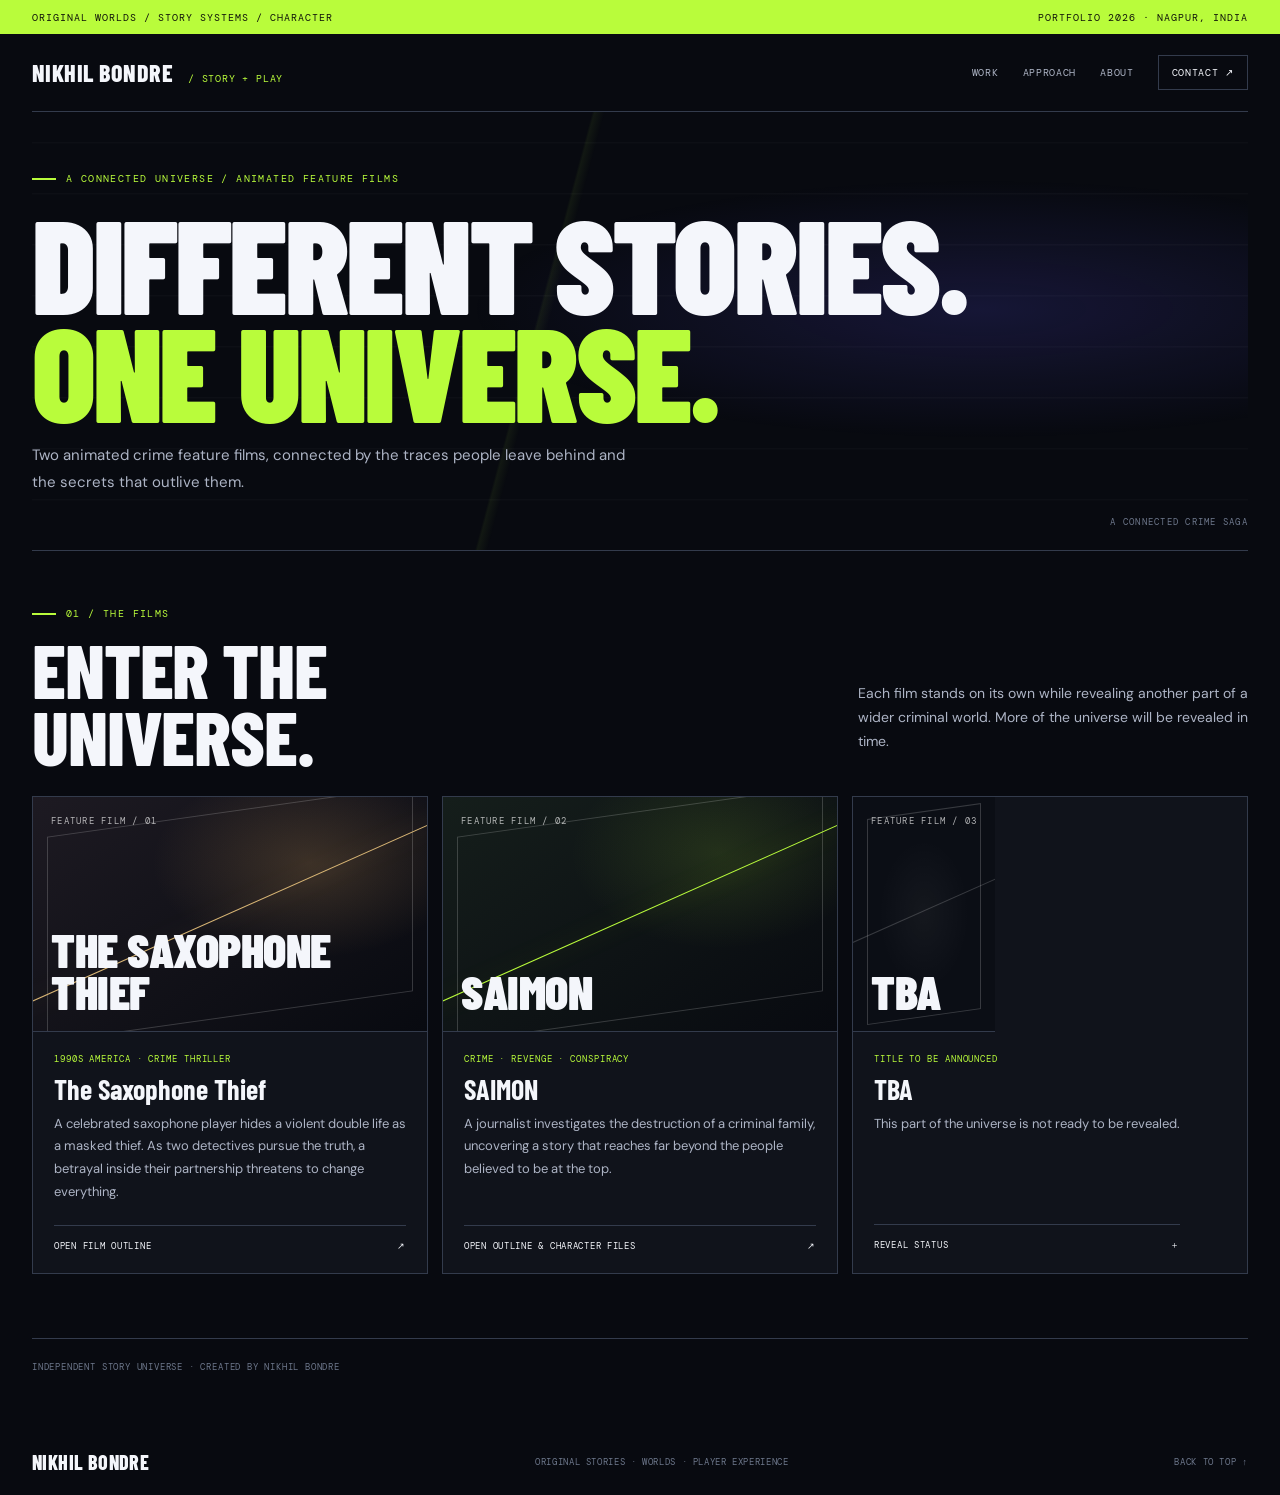
==== connected-universe.html @ 27fc8336 "Add files via upload" ====
<!doctype html>
<html lang="en">
<head>
<meta charset="utf-8">
<meta name="viewport" content="width=device-width,initial-scale=1">
<meta name="description" content="A connected universe of animated crime feature films by Nikhil Bondre.">
<meta name="theme-color" content="#080a10">
<title>The Universe — Nikhil Bondre</title>
<link rel="stylesheet" href="styles.css">
<style>
.universe-intro{position:relative;isolation:isolate;min-height:330px;display:flex;flex-direction:column;justify-content:center;overflow:hidden;border-bottom:1px solid var(--line);padding:60px 0 54px}
.universe-intro:before{content:"";position:absolute;z-index:-1;inset:0;background:radial-gradient(ellipse at 78% 45%,rgba(98,88,255,.16),transparent 38%),linear-gradient(105deg,transparent 42%,rgba(185,252,59,.06) 42.2%,transparent 43%),repeating-linear-gradient(0deg,transparent 0 49px,rgba(255,255,255,.025) 50px 51px);animation:universe-atmosphere 2.4s ease-out both}
.universe-intro:after{content:"A CONNECTED CRIME SAGA";position:absolute;right:0;bottom:22px;color:var(--soft);font:9px var(--mono);letter-spacing:.14em;opacity:0;animation:universe-fade .8s 1.1s ease-out forwards}
.universe-kicker{opacity:0;animation:universe-fade .6s .3s ease-out forwards}
.universe-title{font:900 clamp(64px,10.5vw,132px)/.82 var(--display);letter-spacing:-.025em;text-transform:uppercase;margin:23px 0 18px;max-width:1000px;opacity:0;transform:translateY(15px);animation:universe-title-in .9s .5s cubic-bezier(.2,.75,.2,1) forwards}
.universe-title span{color:var(--accent)}
.universe-intro p{max-width:620px;color:var(--muted);font-size:15px;line-height:1.8;margin:0;opacity:0;animation:universe-fade .8s 1s ease-out forwards}
.film-section{padding-top:56px}
.film-grid{display:grid;grid-template-columns:repeat(3,minmax(0,1fr));gap:14px;margin:24px 0 64px}
.film-card{min-width:0;display:flex;flex-direction:column;border:1px solid var(--line);background:#10131b;overflow:hidden;opacity:0;transform:translateY(14px);animation:universe-card-in .7s ease-out forwards}
.film-card:nth-child(1){animation-delay:1s}.film-card:nth-child(2){animation-delay:1.18s}.film-card:nth-child(3){animation-delay:1.36s}
.film-art{height:235px;position:relative;display:flex;flex-direction:column;justify-content:space-between;align-items:flex-start;padding:18px;overflow:hidden;border-bottom:1px solid var(--line)}
.film-art:before{content:"";position:absolute;inset:14px;border:1px solid rgba(255,255,255,.18);transform:skewY(-8deg);pointer-events:none}
.film-art:after{content:"";position:absolute;width:160%;height:1px;left:-28%;top:48%;transform:rotate(-24deg);pointer-events:none}
.film-art>*{position:relative;z-index:1}
.film-number{font:9px var(--mono);letter-spacing:.14em;color:rgba(255,255,255,.68)}
.film-art h2{font:900 clamp(30px,4vw,48px)/.88 var(--display);letter-spacing:-.01em;text-transform:uppercase;margin:0;max-width:100%;overflow-wrap:anywhere}
.film-art.thief{background:radial-gradient(ellipse at 70% 28%,rgba(167,127,75,.28),transparent 40%),linear-gradient(145deg,#1d1a22,#080a10)}
.film-art.thief:after{background:#d9b675;box-shadow:0 0 22px rgba(217,182,117,.48)}
.film-art.saimon{background:radial-gradient(ellipse at 70% 24%,rgba(185,252,59,.12),transparent 38%),linear-gradient(145deg,#151e1b,#080a10)}
.film-art.saimon:after{background:#b9fc3b;box-shadow:0 0 22px rgba(185,252,59,.42)}
.film-art.tba{background:radial-gradient(ellipse at 50% 50%,rgba(255,255,255,.04),transparent 45%),#0b0e15}
.film-art.tba:after{background:rgba(255,255,255,.18)}
.film-copy{display:flex;flex-direction:column;flex:1;padding:21px}
.film-meta{font:9px var(--mono);letter-spacing:.1em;text-transform:uppercase;color:var(--accent);margin-bottom:10px}
.film-copy h3{font:700 28px/1 var(--display);margin:0 0 10px}
.film-copy p{font-size:13px;line-height:1.75;color:var(--muted);margin:0 0 21px}
.film-action{display:inline-flex;align-items:center;justify-content:space-between;gap:12px;margin-top:auto;padding-top:14px;border-top:1px solid var(--line);font:9px var(--mono);letter-spacing:.08em;text-transform:uppercase;color:var(--ink)}
.film-action:hover{color:var(--accent)}
.tba-trigger{width:100%;text-align:left;color:inherit;font:inherit;padding:0;border:0;cursor:pointer;appearance:none;background:transparent;display:flex;flex-direction:column;flex:1;min-height:100%}
.tba-trigger:focus-visible{outline:2px solid var(--accent);outline-offset:-4px}
.tba-trigger .film-action{width:100%}
.tba-note{margin:-38px 0 64px;border-left:2px solid var(--accent);background:var(--panel);padding:20px 22px;color:var(--muted)}
.tba-note[hidden]{display:none}
.tba-note strong{display:block;color:var(--accent);font:11px var(--mono);letter-spacing:.1em;margin-bottom:6px}
.universe-footer-note{border-top:1px solid var(--line);padding:22px 0 56px;color:var(--soft);font:9px var(--mono);letter-spacing:.09em;text-transform:uppercase}
@keyframes universe-title-in{to{opacity:1;transform:translateY(0)}}
@keyframes universe-fade{to{opacity:1}}
@keyframes universe-card-in{to{opacity:1;transform:translateY(0)}}
@keyframes universe-atmosphere{from{opacity:.25;transform:scale(1.03)}to{opacity:1;transform:scale(1)}}
@media(max-width:900px){.film-grid{grid-template-columns:repeat(2,minmax(0,1fr))}.film-card:last-child{grid-column:1/-1}.film-card:last-child .film-art{height:180px}}
@media(max-width:620px){.universe-intro{min-height:295px;padding:48px 0 44px}.universe-title{font-size:clamp(58px,17vw,86px)}.universe-intro p{font-size:14px}.film-grid{grid-template-columns:1fr;margin-bottom:48px}.film-card:last-child{grid-column:auto}.film-art{height:190px}.film-card:last-child .film-art{height:165px}.film-art h2{font-size:44px}.film-copy{padding:18px}.tba-note{margin-bottom:48px}}
@media(prefers-reduced-motion:reduce){.universe-intro:before,.universe-kicker,.universe-title,.universe-intro p,.film-card,.universe-intro:after{animation:none;opacity:1;transform:none}}
</style>
</head>
<body class="theme-home" id="top">
<div class="topline"><span>ORIGINAL WORLDS / STORY SYSTEMS / CHARACTER</span><span>PORTFOLIO 2026 · NAGPUR, INDIA</span></div>
<header class="nav wrap"><a class="brand" href="index.html">NIKHIL BONDRE<em> / STORY + PLAY</em></a><button class="menu-toggle" aria-expanded="false" aria-label="Open menu">MENU ☰</button><nav class="navlinks"><a href="index.html#work">WORK</a><a href="index.html#approach">APPROACH</a><a href="index.html#about">ABOUT</a><a class="contact-link" href="index.html#contact">CONTACT ↗</a></nav></header>
<main>
<section class="universe-intro wrap"><div class="eyebrow universe-kicker">A CONNECTED UNIVERSE / ANIMATED FEATURE FILMS</div><h1 class="universe-title">Different stories.<br><span>One universe.</span></h1><p>Two animated crime feature films, connected by the traces people leave behind and the secrets that outlive them.</p></section>
<section class="film-section wrap"><div class="section-head"><div><div class="eyebrow">01 / THE FILMS</div><h2>Enter the<br>universe.</h2></div><p>Each film stands on its own while revealing another part of a wider criminal world. More of the universe will be revealed in time.</p></div>
<div class="film-grid">
<article class="film-card"><div class="film-art thief"><span class="film-number">FEATURE FILM / 01</span><h2>The Saxophone Thief</h2></div><div class="film-copy"><div class="film-meta">1990s AMERICA · CRIME THRILLER</div><h3>The Saxophone Thief</h3><p>A celebrated saxophone player hides a violent double life as a masked thief. As two detectives pursue the truth, a betrayal inside their partnership threatens to change everything.</p><a class="film-action" href="https://drive.google.com/drive/folders/1Izl-CPihmDcHR8S_xsXI-keAapyNBxVB?usp=drive_link" target="_blank" rel="noopener noreferrer"><span>OPEN FILM OUTLINE</span><span>↗</span></a></div></article>
<article class="film-card"><div class="film-art saimon"><span class="film-number">FEATURE FILM / 02</span><h2>SAIMON</h2></div><div class="film-copy"><div class="film-meta">CRIME · REVENGE · CONSPIRACY</div><h3>SAIMON</h3><p>A journalist investigates the destruction of a criminal family, uncovering a story that reaches far beyond the people believed to be at the top.</p><a class="film-action" href="https://drive.google.com/drive/folders/1f-iVO3YMCcOyGl1gCghWWLnx4gB9Ek21?usp=drive_link" target="_blank" rel="noopener noreferrer"><span>OPEN OUTLINE & CHARACTER FILES</span><span>↗</span></a></div></article>
<article class="film-card"><button class="tba-trigger" type="button" aria-expanded="false" aria-controls="tba-note"><div class="film-art tba"><span class="film-number">FEATURE FILM / 03</span><h2>TBA</h2></div><div class="film-copy"><div class="film-meta">TITLE TO BE ANNOUNCED</div><h3>TBA</h3><p>This part of the universe is not ready to be revealed.</p><span class="film-action"><span>REVEAL STATUS</span><span>＋</span></span></div></button></article>
</div>
<div class="tba-note" id="tba-note" hidden role="status"><strong>TBA — TO BE ANNOUNCED</strong>This film's title and details will be revealed later.</div>
<div class="universe-footer-note"><span>INDEPENDENT STORY UNIVERSE · CREATED BY NIKHIL BONDRE</span></div>
</section>
</main>
<footer class="wrap"><a class="brand" href="index.html">NIKHIL BONDRE</a><span>ORIGINAL STORIES · WORLDS · PLAYER EXPERIENCE</span><a href="#top">BACK TO TOP ↑</a></footer>
<script src="script.js"></script>
<script>
const tbaTrigger = document.querySelector('.tba-trigger');
const tbaNote = document.querySelector('#tba-note');
tbaTrigger?.addEventListener('click', () => {
  const expanded = tbaTrigger.getAttribute('aria-expanded') === 'true';
  tbaTrigger.setAttribute('aria-expanded', String(!expanded));
  tbaNote.hidden = expanded;
  const action = tbaTrigger.querySelector('.film-action span:first-child');
  const icon = tbaTrigger.querySelector('.film-action span:last-child');
  if (action) action.textContent = expanded ? 'REVEAL STATUS' : 'HIDE STATUS';
  if (icon) icon.textContent = expanded ? '＋' : '−';
});
</script>
</body>
</html>
---- styles.css ----
@import url('https://fonts.googleapis.com/css2?family=Barlow+Condensed:wght@500;600;700;800;900&family=DM+Mono:wght@400;500&family=DM+Sans:wght@400;500;600;700&family=Space+Grotesk:wght@400;500;600;700&display=swap');
:root{--bg:#080a10;--panel:#111520;--panel-2:#171c29;--ink:#f4f6fb;--muted:#adb4c5;--soft:#6d778b;--line:#333b4c;--accent:#b9fc3b;--accent2:#6258ff;--display:'Barlow Condensed',Impact,sans-serif;--sans:'Space Grotesk',Arial,sans-serif;--mono:'DM Mono',monospace;--body:'DM Sans',Arial,sans-serif;--max:1240px}
*{box-sizing:border-box}html{scroll-behavior:smooth;scroll-padding-top:90px}body{margin:0;background:var(--bg);color:var(--ink);font-family:var(--body);line-height:1.55;-webkit-font-smoothing:antialiased;overflow-x:hidden}a{color:inherit;text-decoration:none}button{font:inherit;cursor:pointer}.wrap{width:min(var(--max),calc(100% - 64px));margin-inline:auto}.topline{height:34px;background:var(--accent);color:#11150a;display:flex;justify-content:space-between;align-items:center;padding:0 max(32px,calc((100% - var(--max))/2));font:10px var(--mono);letter-spacing:.1em;text-transform:uppercase}.topline span:last-child{text-align:right}.nav{display:flex;align-items:center;justify-content:space-between;gap:20px;padding:21px 0;border-bottom:1px solid var(--line);position:relative;z-index:5}.brand{font:800 24px/1 var(--display);letter-spacing:.02em;text-transform:uppercase;white-space:nowrap}.brand em{color:var(--accent);font:10px var(--mono);font-style:normal;letter-spacing:.08em;margin-left:8px}.navlinks{display:flex;gap:24px;align-items:center;font:10px var(--mono);letter-spacing:.07em;text-transform:uppercase}.navlinks a{color:var(--muted);transition:color .2s}.navlinks a:hover{color:var(--accent)}.navlinks .contact-link{color:var(--ink);border:1px solid var(--line);padding:10px 13px}.menu-toggle{display:none;background:transparent;border:1px solid var(--line);color:var(--ink);padding:8px 10px}.eyebrow{font:10px var(--mono);letter-spacing:.14em;text-transform:uppercase;color:var(--accent);display:flex;align-items:center;gap:10px}.eyebrow:before{content:'';width:24px;height:2px;background:currentColor}.muted{color:var(--muted)}.text-link{display:inline-flex;gap:14px;align-items:center;font:10px var(--mono);text-transform:uppercase;letter-spacing:.11em;border-bottom:1px solid currentColor;padding-bottom:8px}.text-link:hover{color:var(--accent)}.button{display:inline-flex;align-items:center;justify-content:center;gap:12px;background:var(--accent);color:#10130b;padding:13px 18px;font:500 11px var(--mono);letter-spacing:.07em;text-transform:uppercase;border:1px solid var(--accent);transition:transform .2s,background .2s}.button:hover{transform:translateY(-2px);background:#d5ff7d}.button.outline{background:transparent;color:var(--ink);border-color:var(--line)}.button.outline:hover{border-color:var(--accent);color:var(--accent)}
/* Homepage: creative workspace, project tiles each use their own visual world. */
.home-hero{padding:96px 0 66px;position:relative;display:grid;grid-template-columns:1.1fr .9fr;gap:48px;align-items:center}.home-hero:after{content:'STORY / PLAY / CONSEQUENCE';position:absolute;right:0;top:34px;color:#32394a;font:10px var(--mono);letter-spacing:.14em}.home-hero h1{font:900 clamp(72px,11.5vw,150px)/.77 var(--display);letter-spacing:-.025em;text-transform:uppercase;margin:25px 0 30px;max-width:800px}.home-hero h1 span{color:var(--accent);display:block}.home-copy{font-size:17px;line-height:1.75;max-width:540px;color:#c2c8d5;margin-bottom:28px}.home-showcase{min-height:410px;position:relative;border:1px solid #3a4050;overflow:hidden;background:radial-gradient(circle at 65% 36%,#25264b 0,transparent 40%),linear-gradient(145deg,#161b29,#07080c 70%);display:flex;align-items:flex-end;padding:24px}.home-showcase:before{content:'';position:absolute;inset:0;background:linear-gradient(110deg,transparent 30%,rgba(185,252,59,.1) 31%,transparent 32%),repeating-linear-gradient(0deg,transparent 0 54px,rgba(255,255,255,.03) 55px 56px)}.showcase-mark{position:absolute;inset:12% 12% 19%;border:1px solid rgba(185,252,59,.4);transform:skewY(-8deg)}.showcase-mark:before{content:'NB';position:absolute;right:2%;top:1%;font:900 clamp(130px,18vw,230px)/.8 var(--display);color:rgba(255,255,255,.045);letter-spacing:-.06em}.showcase-caption{position:relative;z-index:1;display:flex;justify-content:space-between;gap:20px;width:100%;font:10px var(--mono);letter-spacing:.1em;text-transform:uppercase}.showcase-caption strong{color:var(--accent);font-weight:400}.hero-strip{grid-column:1/-1;display:flex;justify-content:space-between;gap:16px;flex-wrap:wrap;padding-top:18px;border-top:1px solid var(--line);color:var(--soft);font:10px var(--mono);letter-spacing:.08em;text-transform:uppercase}.section{padding:82px 0}.section-head{display:flex;justify-content:space-between;align-items:end;gap:30px;margin-bottom:28px}.section-head h2{font:800 clamp(42px,6vw,78px)/.86 var(--display);text-transform:uppercase;letter-spacing:-.015em;margin:15px 0 0}.section-head p{max-width:390px;color:var(--muted);font-size:14px;line-height:1.7}.feature-project{display:grid;grid-template-columns:1.05fr .95fr;min-height:395px;border:1px solid var(--line);background:#10131c;overflow:hidden;transition:border-color .2s,transform .2s}.feature-project:hover{border-color:var(--accent);transform:translateY(-3px)}.feature-art{position:relative;min-height:340px;display:flex;align-items:flex-end;padding:23px;isolation:isolate;overflow:hidden;background:#100e14}.feature-art.genocide-art{background:radial-gradient(ellipse at 52% 30%,rgba(137,27,41,.55),transparent 42%),linear-gradient(125deg,#1b0d15,#07080b 75%)}.feature-art.genocide-art:before{content:'G / 01';position:absolute;right:4%;top:8%;font:900 clamp(130px,18vw,235px)/.8 var(--display);color:rgba(255,255,255,.05);letter-spacing:-.07em}.feature-art:after{content:'';position:absolute;inset:14% 15%;border:1px solid rgba(255,255,255,.23);transform:skewY(-9deg);z-index:-1}.art-label{font:10px var(--mono);letter-spacing:.11em;color:#f0e9ed;text-transform:uppercase}.feature-copy{align-self:center;padding:clamp(26px,4vw,56px)}.tag{display:inline-block;font:10px var(--mono);letter-spacing:.1em;text-transform:uppercase;padding:7px 9px;background:var(--accent);color:#10130b}.feature-copy h3{font:900 clamp(56px,8vw,100px)/.82 var(--display);letter-spacing:-.02em;margin:23px 0 19px;text-transform:uppercase}.feature-copy p{color:var(--muted);font-size:15px;line-height:1.75;max-width:500px;margin:0 0 25px}.project-grid{display:grid;grid-template-columns:repeat(3,1fr);gap:14px;margin-top:14px}.project-card{border:1px solid var(--line);background:#10131b;display:flex;flex-direction:column;min-width:0;transition:transform .2s,border-color .2s}.project-card:hover{transform:translateY(-4px);border-color:var(--tile-accent,var(--accent))}.project-art{height:200px;position:relative;overflow:hidden;display:flex;align-items:flex-end;padding:16px;background:var(--tile-bg,#172133)}.project-art .poster-index{position:absolute;right:12px;top:2px;font:900 clamp(92px,12vw,145px)/.9 var(--display);color:rgba(255,255,255,.13);letter-spacing:-.06em}.project-art .art-caption{position:relative;z-index:2;font:10px var(--mono);letter-spacing:.1em;text-transform:uppercase;color:var(--poster-ink,#f5f7fa)}.project-art:before,.project-art:after{content:'';position:absolute;pointer-events:none}.project-art.loop-art{--tile-bg:#091421;--tile-accent:#8bc8f5;--poster-ink:#d4ecff;background:linear-gradient(180deg,#0c1d31,#10101a)}.loop-art:before{inset:0;background:repeating-linear-gradient(170deg,transparent 0 21px,rgba(125,186,232,.11) 22px 23px)}.loop-art:after{width:90px;height:150px;right:15%;bottom:-60px;border:1px solid #6b9cc3;transform:rotate(26deg);box-shadow:0 0 0 20px rgba(101,153,196,.07),0 0 0 42px rgba(101,153,196,.05)}.project-art.peaks-art{--tile-bg:#8ec9e9;--tile-accent:#8bcff2;--poster-ink:#09283b;background:linear-gradient(#8ed0f2,#eaf8ff 63%,#b9ddeb)}.peaks-art:before{bottom:0;left:0;width:100%;height:78%;background:#fff;clip-path:polygon(0 100%,23% 26%,35% 52%,51% 0,76% 72%,88% 36%,100% 76%,100% 100%)}.peaks-art:after{bottom:0;left:0;width:100%;height:62%;background:#9dbacb;clip-path:polygon(0 100%,17% 42%,34% 82%,56% 24%,73% 68%,90% 18%,100% 53%,100% 100%);opacity:.85}.project-art.noir-art{--tile-bg:#111629;--tile-accent:#e6c65f;--poster-ink:#fff0a3;background:radial-gradient(circle at 70% 25%,#4f3d6f,transparent 35%),linear-gradient(140deg,#182547,#080d1a)}.noir-art:before{inset:auto 0 0;height:53%;background:linear-gradient(90deg,#080b15 0 12%,transparent 12% 18%,#080b15 18% 30%,transparent 30% 34%,#080b15 34% 55%,transparent 55% 63%,#080b15 63% 80%,transparent 80% 86%,#080b15 86%);clip-path:polygon(0 15%,10% 15%,10% 0,20% 0,20% 26%,36% 26%,36% 5%,48% 5%,48% 30%,62% 30%,62% 0,72% 0,72% 15%,85% 15%,85% 35%,100% 35%,100% 100%,0 100%)}.noir-art:after{width:180px;height:2px;background:#e6c65f;box-shadow:0 0 24px #f0bf52;top:36%;right:-20px;transform:rotate(-25deg)}.project-art.mystery-art{--tile-bg:#0c1a19;--tile-accent:#ceae60;--poster-ink:#e4d3a1;background:radial-gradient(circle at 72% 30%,#29564e,transparent 42%),linear-gradient(130deg,#0f2422,#07100f)}.mystery-art:before{width:140px;height:140px;border:1px solid #c7a85d;border-radius:50%;top:-55px;right:24px;box-shadow:0 0 0 16px rgba(199,168,93,.08),0 0 0 34px rgba(199,168,93,.04)}.project-art.recon-art{--tile-bg:#101912;--tile-accent:#b6ef6b;--poster-ink:#d6f7bb;background:linear-gradient(135deg,#16291d,#08100b)}.recon-art:before{inset:14px;background:linear-gradient(90deg,transparent 49%,rgba(160,234,110,.2) 50%,transparent 51%),linear-gradient(0deg,transparent 49%,rgba(160,234,110,.2) 50%,transparent 51%);background-size:36px 36px}.recon-art:after{width:92px;height:92px;border:1px solid #8bcf5b;left:calc(50% - 46px);top:calc(50% - 46px);transform:rotate(45deg)}.card-info{padding:20px 20px 16px;display:flex;flex-direction:column;flex:1}.card-info .meta{color:var(--tile-accent,var(--accent));font:10px var(--mono);letter-spacing:.1em;text-transform:uppercase}.card-info h3{font:700 32px/.98 var(--display);letter-spacing:.005em;margin:12px 0 8px}.card-info p{color:var(--muted);font-size:13px;line-height:1.65;margin:0 0 20px}.card-bottom{margin-top:auto;padding-top:14px;border-top:1px solid var(--line);display:flex;justify-content:space-between;gap:16px;color:var(--soft);font:9px var(--mono);letter-spacing:.08em;text-transform:uppercase}
.approach{background:#0c1018;border-block:1px solid var(--line)}.approach-grid{display:grid;grid-template-columns:.8fr 1.2fr;gap:70px;padding:78px 0}.approach-grid h2{font:900 clamp(48px,7vw,84px)/.86 var(--display);letter-spacing:-.01em;text-transform:uppercase;margin:18px 0}.approach-grid .lead{color:var(--muted);max-width:440px}.principle{display:grid;grid-template-columns:38px 1fr 20px;gap:15px;border-top:1px solid var(--line);padding:22px 0}.principle .idx{font:11px var(--mono);color:var(--accent)}.principle h3{font-size:17px;margin:0 0 5px}.principle p{font-size:13px;color:var(--muted);margin:0;max-width:520px}.about-grid{display:grid;grid-template-columns:.8fr 1.2fr;gap:60px}.about-grid h2{font:900 clamp(48px,7vw,78px)/.86 var(--display);letter-spacing:-.02em;text-transform:uppercase;margin:18px 0}.about-copy{color:var(--muted);line-height:1.8}.about-copy .lead{color:var(--ink);font-size:20px}.facts{display:grid;grid-template-columns:1fr 1fr;gap:18px;margin-top:28px}.facts div{border-top:1px solid var(--line);padding-top:11px}.facts span{display:block;color:var(--soft);font:9px var(--mono);letter-spacing:.1em}.facts strong{display:block;color:var(--ink);font:12px var(--mono);margin-top:7px}.contact{background:var(--accent);color:#11150a;padding:68px 0}.contact .eyebrow{color:#11150a}.contact h2{font:900 clamp(52px,8vw,98px)/.84 var(--display);letter-spacing:-.02em;text-transform:uppercase;margin:20px 0}.contact p{max-width:560px;color:#2e3a21;margin-bottom:25px}.contact .button{background:#10140a;border-color:#10140a;color:var(--accent)}footer{display:flex;justify-content:space-between;align-items:center;gap:18px;padding:23px 0;color:var(--soft);font:9px var(--mono);letter-spacing:.07em;text-transform:uppercase}footer .brand{color:var(--ink);font-size:20px}footer .brand em{display:none}
/* Shared project page layout; each page overrides the palette and its art. */
.project-hero{padding:38px 0 36px;position:relative}.back{font:10px var(--mono);letter-spacing:.08em;text-transform:uppercase;color:var(--accent)}.project-hero .eyebrow{margin-top:42px}.project-title{font:900 clamp(76px,13vw,168px)/.76 var(--display);letter-spacing:-.01em;text-transform:uppercase;margin:22px 0 24px}.project-dek{font-size:18px;color:var(--muted);line-height:1.7;max-width:780px;margin:0}.project-meta{display:flex;gap:9px;flex-wrap:wrap;margin-top:24px}.project-meta span{font:9px var(--mono);letter-spacing:.08em;padding:8px 10px;border:1px solid var(--line);color:var(--muted);text-transform:uppercase}.project-banner{margin-top:34px;min-height:220px;border:1px solid var(--line);position:relative;overflow:hidden;display:flex;align-items:flex-end;padding:23px;background:var(--banner-bg,linear-gradient(145deg,#151a25,#090b11))}.project-banner:before,.project-banner:after{content:'';position:absolute;pointer-events:none}.project-banner .banner-label{position:relative;z-index:1;font:10px var(--mono);letter-spacing:.12em;text-transform:uppercase;color:var(--banner-ink,var(--ink))}.page-content{display:grid;grid-template-columns:minmax(0,1fr) 270px;gap:54px;padding:48px 0 74px}.prose{max-width:880px;color:var(--muted);line-height:1.8;font-size:15px}.prose>h2{font:800 clamp(36px,4.3vw,56px)/.9 var(--display);text-transform:uppercase;letter-spacing:-.01em;color:var(--ink);margin:58px 0 18px}.prose>h2:first-child{margin-top:0}.prose h3{font:700 26px/1 var(--display);text-transform:uppercase;color:var(--accent);margin:32px 0 12px}.prose strong{color:var(--ink)}.prose p{margin:0 0 16px}.prose ul{padding-left:21px}.prose li{padding-left:5px;margin:7px 0}.prose li::marker{color:var(--accent)}.prose blockquote{margin:30px 0;padding:14px 0 14px 22px;border-left:3px solid var(--accent);font:600 clamp(24px,3.1vw,37px)/1.2 var(--display);color:var(--ink)}.chapter-list{display:grid;gap:10px;margin:24px 0}.chapter{border:1px solid var(--line);background:var(--panel);padding:18px 20px;display:grid;grid-template-columns:50px 1fr;gap:14px}.chapter .num{font:14px var(--mono);color:var(--accent)}.chapter h3{font:700 23px/1 var(--display);margin:0 0 7px;color:var(--ink);text-transform:uppercase}.chapter p{margin:0;font-size:13px}.fact-panel{border:1px solid var(--line);background:var(--panel);padding:20px;margin:0 0 14px}.fact-panel h3{font:700 24px/1 var(--display);text-transform:uppercase;margin:0 0 13px;color:var(--ink)}.fact-panel p,.fact-panel li{font-size:12px;color:var(--muted);line-height:1.65}.fact-panel ul{padding-left:18px;margin-bottom:0}.fact-kv{padding:12px 0;border-top:1px solid var(--line)}.fact-kv span{display:block;font:9px var(--mono);letter-spacing:.1em;color:var(--soft);text-transform:uppercase}.fact-kv strong{display:block;margin-top:5px;font:12px var(--mono);color:var(--ink)}.video-frame{width:100%;aspect-ratio:16/9;position:relative;overflow:hidden;border:1px solid var(--line);background:#020306;margin:24px 0 10px}.video-frame video{width:100%;height:100%;object-fit:contain;display:block;background:#020306}.video-caption{display:flex;justify-content:space-between;gap:16px;font:9px var(--mono);letter-spacing:.09em;text-transform:uppercase;color:var(--soft);margin-bottom:30px}.mini-timeline{border-left:1px solid var(--accent);margin:25px 0;padding-left:21px}.mini-timeline article{position:relative;margin:0 0 24px}.mini-timeline article:before{content:'';position:absolute;width:7px;height:7px;left:-25px;top:7px;background:var(--accent)}.mini-timeline h3{margin:0 0 7px}.mini-timeline p{margin:0}.next-project{display:flex;justify-content:space-between;gap:20px;border-top:1px solid var(--line);padding:23px 0 28px;font:10px var(--mono);letter-spacing:.08em;text-transform:uppercase;color:var(--muted)}.next-project a:hover{color:var(--accent)}
/* Per-project world palettes */
.theme-genocide{--bg:#080609;--panel:#130e14;--panel-2:#20131a;--ink:#f5f0f1;--muted:#b7aab1;--soft:#806e77;--line:#3b2731;--accent:#ef4a48;--accent2:#9d1e36;--banner-bg:radial-gradient(ellipse at 68% 29%,rgba(165,28,48,.5),transparent 32%),linear-gradient(130deg,#211017,#080609 78%)}.theme-genocide .project-banner:before{content:'GENJO';position:absolute;right:4%;top:-15%;font:900 clamp(100px,17vw,210px)/1 var(--display);color:rgba(245,240,241,.05);letter-spacing:-.02em}.theme-genocide .project-banner:after{inset:15% 13%;border:1px solid rgba(239,74,72,.37);transform:skewY(-8deg)}.theme-peaks{--bg:#eff8fc;--panel:#fff;--panel-2:#e1f1f9;--ink:#103049;--muted:#4b6c80;--soft:#6f8fa0;--line:#c4dce8;--accent:#148fca;--accent2:#85d3f2;--banner-bg:linear-gradient(180deg,#7fc8ed 0%,#dbf2ff 64%,#fff 64%)}.theme-peaks .topline{background:#a4e1f7;color:#0c3850}.theme-peaks .brand em{color:#148fca}.theme-peaks .navlinks a{color:#4b6c80}.theme-peaks .navlinks a:hover{color:#0875aa}.theme-peaks .project-banner:before{content:'';position:absolute;bottom:0;left:0;width:100%;height:95%;background:#fff;clip-path:polygon(0 100%,20% 39%,33% 59%,51% 0,66% 56%,81% 23%,100% 64%,100% 100%)}.theme-peaks .project-banner:after{content:'';position:absolute;bottom:0;left:0;width:100%;height:72%;background:#99c8df;clip-path:polygon(0 100%,17% 48%,32% 84%,52% 16%,71% 72%,86% 35%,100% 57%,100% 100%);opacity:.9}.theme-peaks .project-banner .banner-label{color:#12364d}.theme-peaks .navlinks .contact-link{border-color:#9dc7da;color:#103049}.theme-peaks .button{color:white}.theme-peaks footer .brand{color:#103049}.theme-noir{--bg:#080d1c;--panel:#0e1730;--panel-2:#192443;--ink:#f8f4df;--muted:#b7c0d8;--soft:#7380a3;--line:#303b5d;--accent:#f2ce55;--accent2:#d14b7e;--banner-bg:radial-gradient(circle at 76% 16%,rgba(117,82,154,.7),transparent 18%),linear-gradient(155deg,#1e2f5c,#080d1c 72%)}.theme-noir .project-title{font-size:clamp(63px,10vw,132px);text-shadow:4px 4px 0 #76294c}.theme-noir .project-banner:before{content:'';position:absolute;bottom:0;left:0;right:0;height:68%;background:linear-gradient(90deg,#070b18 0 10%,transparent 10% 15%,#070b18 15% 25%,transparent 25% 31%,#070b18 31% 43%,transparent 43% 51%,#070b18 51% 67%,transparent 67% 71%,#070b18 71% 85%,transparent 85% 89%,#070b18 89%);clip-path:polygon(0 35%,8% 35%,8% 0,17% 0,17% 24%,30% 24%,30% 4%,38% 4%,38% 31%,53% 31%,53% 0,63% 0,63% 20%,78% 20%,78% 43%,100% 43%,100% 100%,0 100%)}.theme-noir .project-banner:after{width:44%;height:2px;right:-2%;top:46%;background:var(--accent);box-shadow:0 0 25px var(--accent);transform:rotate(-17deg)}.theme-loop{--bg:#070e17;--panel:#0c1927;--panel-2:#122338;--ink:#eaf5ff;--muted:#a9bfd0;--soft:#617c94;--line:#253d51;--accent:#8bcff7;--accent2:#ffbb62;--banner-bg:repeating-linear-gradient(170deg,rgba(110,166,205,.1) 0 1px,transparent 1px 30px),linear-gradient(135deg,#102a40,#070e17 72%)}.theme-loop .project-banner:before{content:'41';position:absolute;right:6%;top:-17%;font:900 clamp(140px,23vw,290px)/1 var(--display);color:rgba(139,207,247,.08)}.theme-loop .project-banner:after{inset:12% 20%;border:1px solid rgba(139,207,247,.38);transform:rotate(-5deg)}.theme-recon{--bg:#09110c;--panel:#111e15;--panel-2:#192b1d;--ink:#e9f4e9;--muted:#afc1ae;--soft:#708a72;--line:#304634;--accent:#b8ef72;--accent2:#dcab54;--banner-bg:linear-gradient(90deg,transparent 49%,rgba(184,239,114,.13) 50%,transparent 51%),linear-gradient(0deg,transparent 49%,rgba(184,239,114,.13) 50%,transparent 51%),linear-gradient(135deg,#15271a,#070d09);background-size:auto,auto,auto}.theme-recon .project-banner{background-size:40px 40px,40px 40px,auto}.theme-recon .project-banner:before{content:'R / 06';position:absolute;right:4%;top:5%;font:900 clamp(100px,15vw,180px)/1 var(--display);color:rgba(184,239,114,.05)}.theme-mystery{--bg:#0b1514;--panel:#101f1e;--panel-2:#182b28;--ink:#f0eee4;--muted:#bdc7bb;--soft:#788c80;--line:#304943;--accent:#d4b25d;--accent2:#4a8977;--banner-bg:radial-gradient(circle at 75% 15%,rgba(212,178,93,.24),transparent 27%),linear-gradient(135deg,#18312c,#08100f 75%)}.theme-mystery .project-banner:before{content:'';position:absolute;width:160px;height:160px;border:1px solid rgba(212,178,93,.7);border-radius:50%;right:12%;top:-50px;box-shadow:0 0 0 20px rgba(212,178,93,.06),0 0 0 45px rgba(212,178,93,.03)}
/* text-based playable narrative */
.demo-shell{max-width:900px;margin:35px 0 0;border:1px solid var(--line);background:linear-gradient(180deg,rgba(139,207,247,.035),transparent 220px),var(--panel);position:relative;overflow:hidden}.demo-top{padding:14px 20px;border-bottom:1px solid var(--line);display:flex;justify-content:space-between;gap:16px;align-items:center;font:9px var(--mono);letter-spacing:.12em;text-transform:uppercase;color:var(--soft)}.demo-top .live{color:var(--accent)}.demo-body{padding:clamp(22px,5vw,48px);min-height:280px}.demo-time{font:11px var(--mono);letter-spacing:.14em;color:var(--accent);margin-bottom:15px}.demo-narration{font-size:17px;line-height:1.9;color:var(--ink);white-space:pre-line;max-width:700px}.demo-narration p{margin:0 0 15px}.demo-dialogue{color:var(--accent);font:500 15px/1.8 var(--mono);white-space:pre-line;margin:18px 0}.demo-choices{display:grid;gap:10px;margin-top:28px}.choice-btn{width:100%;text-align:left;background:transparent;color:var(--ink);border:1px solid var(--line);padding:15px 17px;display:flex;gap:14px;align-items:flex-start;transition:background .2s,border-color .2s}.choice-btn:hover{background:var(--panel-2);border-color:var(--accent)}.choice-btn .choice-letter{font:11px var(--mono);color:var(--accent);padding-top:2px}.demo-start{display:flex;flex-wrap:wrap;gap:12px;margin-top:24px}.demo-status{font:10px var(--mono);color:var(--soft);letter-spacing:.06em;margin-top:22px}.demo-ending{border-top:1px solid var(--line);margin-top:30px;padding-top:25px}.demo-ending blockquote{margin:0 0 12px;font:700 clamp(32px,5vw,58px)/.94 var(--display);letter-spacing:-.01em;color:var(--accent);border:0;padding:0}.demo-ending p{color:var(--muted)}.rain-strip{height:6px;background:repeating-linear-gradient(100deg,transparent 0 18px,rgba(139,207,247,.55) 19px 20px,transparent 21px 36px)}

.genjo-showcase{position:relative;min-height:360px;isolation:isolate;overflow:hidden;border:1px solid var(--line);margin:25px 0 12px;background:#050306;display:flex;align-items:flex-end}.genjo-showcase>video{position:absolute;z-index:-2;inset:0;width:100%;height:100%;object-fit:cover;opacity:.58;background:#050306}.genjo-showcase:after{content:'';position:absolute;z-index:-1;inset:0;background:linear-gradient(90deg,rgba(8,6,9,.98) 0%,rgba(8,6,9,.74) 45%,rgba(8,6,9,.15) 100%),linear-gradient(0deg,rgba(8,6,9,.75),transparent 62%)}.genjo-overlay{padding:clamp(22px,4vw,42px);max-width:690px}.genjo-overlay .eyebrow{margin:0 0 16px}.genjo-overlay h2{font:900 clamp(52px,8vw,90px)/.82 var(--display);text-transform:uppercase;letter-spacing:-.02em;color:var(--ink);margin:0 0 16px}.genjo-overlay h2 span{display:block;color:var(--accent);font-size:.54em;letter-spacing:.02em;margin-top:12px}.genjo-overlay p{max-width:510px;color:#d0c1c8;line-height:1.7;margin:0 0 14px}.genjo-media-note{font:9px var(--mono);letter-spacing:.1em;color:var(--soft);margin:0 0 18px}.genjo-overlay .button{font-size:9px;padding:10px 12px}

@media(max-width:900px){.wrap{width:calc(100% - 40px)}.topline{padding-inline:20px}.navlinks{gap:14px}.home-hero{grid-template-columns:1fr;gap:25px;padding-top:84px}.home-showcase{min-height:290px}.home-hero:after{top:20px}.hero-strip{margin-top:8px}.feature-project{grid-template-columns:1fr}.feature-art{min-height:280px}.project-grid{grid-template-columns:repeat(2,minmax(0,1fr))}.approach-grid,.about-grid{grid-template-columns:1fr;gap:32px}.page-content{grid-template-columns:1fr;gap:28px}.sidebar{display:grid;grid-template-columns:repeat(2,minmax(0,1fr));gap:12px}}
@media(max-width:620px){.genjo-showcase{min-height:300px}.genjo-overlay h2{font-size:60px}.wrap{width:calc(100% - 32px)}.topline{font-size:8px;padding-inline:16px}.topline span:last-child{max-width:50%}.nav{padding:16px 0}.brand{font-size:21px}.menu-toggle{display:block}.navlinks{display:none;position:absolute;left:0;right:0;top:100%;background:var(--panel);border:1px solid var(--line);padding:15px;flex-direction:column;align-items:stretch;gap:0}.navlinks.open{display:flex}.navlinks a{padding:13px 8px}.navlinks .contact-link{text-align:center;margin-top:5px}.home-hero{padding:70px 0 43px}.home-hero h1{font-size:clamp(66px,19vw,105px)}.home-copy{font-size:15px}.home-showcase{min-height:235px;padding:15px}.hero-strip{font-size:8px}.section{padding:58px 0}.section-head{align-items:start;flex-direction:column;gap:10px}.section-head h2{font-size:54px}.project-grid{grid-template-columns:1fr}.project-art{height:180px}.card-info h3{font-size:32px}.feature-copy{padding:25px}.feature-copy h3{font-size:70px}.approach-grid{padding:55px 0}.about-grid h2{font-size:56px}.facts{grid-template-columns:1fr}.contact{padding:54px 0}.contact h2{font-size:58px}footer{flex-wrap:wrap;font-size:8px}footer>span{order:3;width:100%}.project-hero{padding-top:28px}.project-hero .eyebrow{margin-top:32px}.project-title{font-size:clamp(67px,19vw,110px)}.project-dek{font-size:16px}.project-banner{min-height:165px}.page-content{padding:35px 0 55px}.prose>h2{font-size:42px;margin-top:42px}.sidebar{grid-template-columns:1fr}.next-project{font-size:8px}.chapter{grid-template-columns:33px 1fr;padding:15px}.theme-noir .project-title{font-size:clamp(56px,15.5vw,95px)}.demo-body{padding:22px 17px}.demo-narration{font-size:15px}.demo-top{padding:12px;font-size:8px}}


/* V4.1 refinements: Drive archive links, project status, universe note, and phone ergonomics. */
.drive-section{padding:0 0 72px;background:var(--bg)}
.drive-panel{display:grid;grid-template-columns:1.1fr .9fr;gap:30px;align-items:center;border:1px solid var(--line);background:linear-gradient(110deg,var(--panel),rgba(17,21,32,.35));padding:clamp(24px,4vw,48px);position:relative;overflow:hidden}
.drive-panel:after{content:'DRIVE / ARCHIVE';position:absolute;right:-1%;top:2%;font:900 clamp(60px,11vw,130px)/.9 var(--display);letter-spacing:-.02em;color:rgba(255,255,255,.025);pointer-events:none}
.drive-copy,.drive-action{position:relative;z-index:1}
.drive-copy h2{font:800 clamp(40px,5.5vw,70px)/.88 var(--display);text-transform:uppercase;letter-spacing:-.01em;margin:18px 0}
.drive-copy p{max-width:550px;color:var(--muted);font-size:14px;line-height:1.8;margin:0}
.drive-action{display:flex;align-items:flex-start;flex-direction:column;gap:15px}
.drive-index,.drive-action small,.project-drive-kicker{font:9px var(--mono);letter-spacing:.12em;text-transform:uppercase;color:var(--soft)}
.drive-action small{letter-spacing:.035em;text-transform:none;font-size:10px}
.project-drive{display:flex;justify-content:space-between;align-items:center;gap:22px;padding-top:22px;padding-bottom:22px;margin-top:24px;margin-bottom:12px;border-top:1px solid var(--line);border-bottom:1px solid var(--line)}
.project-drive>div{display:flex;flex-direction:column;gap:5px;min-width:0}
.project-drive small{font-size:11px;color:var(--soft);line-height:1.5}
.project-drive>a{font:10px var(--mono);letter-spacing:.07em;color:var(--muted);text-decoration:underline;text-decoration-color:var(--line);text-underline-offset:5px;flex-shrink:0}
.project-drive>a:hover{color:var(--accent);text-decoration-color:currentColor}
.development-note{margin:30px 0 40px;border-left:3px solid var(--accent);padding:22px 24px;background:linear-gradient(90deg,rgba(239,74,72,.085),transparent 90%)}
.development-note .eyebrow{margin-bottom:12px}
.development-note h2{font:800 clamp(30px,4vw,44px)/.95 var(--display);text-transform:uppercase;margin:0 0 11px;letter-spacing:-.01em}
.development-note p{color:var(--muted);margin:0;max-width:720px;line-height:1.8}
.universe-note{display:flex;flex-wrap:wrap;align-items:center;gap:10px 18px;margin:18px 0 18px;font:10px var(--mono);letter-spacing:.1em;text-transform:uppercase}
.universe-note strong{color:var(--accent)}
.universe-note span{color:var(--soft)}
.theme-noir .universe-note strong{color:var(--accent)}

@media(max-width:760px){
  .nav{gap:12px}
  .menu-toggle{display:block}
  .navlinks{display:none;position:absolute;left:0;right:0;top:100%;background:var(--panel);border:1px solid var(--line);padding:12px;flex-direction:column;align-items:stretch;gap:0;box-shadow:0 16px 30px rgba(0,0,0,.25)}
  .navlinks.open{display:flex}
  .navlinks a{padding:13px 9px}
  .navlinks .contact-link{text-align:center;margin-top:5px}
}
@media(max-width:620px){
  .drive-section{padding-bottom:52px}
  .drive-panel{grid-template-columns:1fr;gap:24px;padding:24px 20px}
  .drive-copy h2{font-size:52px}
  .drive-action{width:100%}
  .drive-action .button{width:100%;min-height:46px}
  .project-drive{align-items:flex-start;flex-direction:column;gap:14px;padding-top:18px;padding-bottom:18px}
  .project-drive>a{font-size:9px;line-height:1.7;overflow-wrap:anywhere}
  .development-note{padding:18px 16px;margin:24px 0 32px}
  .development-note h2{font-size:36px}
  .universe-note{align-items:flex-start;flex-direction:column;gap:7px;font-size:9px;line-height:1.6}
}
@media(max-width:420px){
  .wrap{width:calc(100% - 28px)}
  .topline{height:auto;min-height:34px;gap:4px 12px;flex-wrap:wrap;font-size:7px;letter-spacing:.07em;padding:7px 14px;line-height:1.4}
  .topline span:last-child{max-width:none;text-align:left}
  .brand{font-size:19px}
  .brand em{display:none}
  .menu-toggle{font-size:11px;padding:9px 10px;min-height:40px}
  .home-hero{padding-top:62px}
  .home-hero h1{font-size:clamp(58px,18vw,76px);line-height:.84;overflow-wrap:normal}
  .home-hero:after{font-size:8px;letter-spacing:.08em}
  .home-showcase{min-height:205px}
  .showcase-caption{font-size:8px;letter-spacing:.05em;gap:8px;flex-wrap:wrap}
  .section-head h2{font-size:48px}
  .feature-art{min-height:210px;padding:16px}
  .feature-copy h3{font-size:61px}
  .feature-copy{padding:21px 18px}
  .project-art{height:160px}
  .card-info{padding:17px 16px 14px}
  .card-info h3{font-size:30px;overflow-wrap:anywhere}
  .about-grid h2{font-size:47px}
  .contact h2{font-size:48px}
  .project-title{font-size:clamp(54px,17vw,78px);overflow-wrap:anywhere}
  .theme-noir .project-title{font-size:clamp(46px,14.3vw,72px)}
  .project-meta{gap:7px}
  .project-meta span{font-size:8px;letter-spacing:.045em;max-width:100%;overflow-wrap:anywhere}
  .project-banner{min-height:140px}
  .banner-label{font-size:8px;letter-spacing:.07em}
  .prose>h2{font-size:37px}
  .prose p,.prose li{font-size:14px}
  .fact-panel{padding:17px}
  .chapter{grid-template-columns:27px minmax(0,1fr);gap:10px;padding:14px}
  .chapter h3{font-size:18px}
  .genjo-showcase{min-height:310px}
  .genjo-overlay{padding:18px 15px}
  .genjo-overlay h2{font-size:49px}
  .genjo-media-note{font-size:8px;line-height:1.6}
  .button{min-height:44px;padding:12px 14px;max-width:100%;white-space:normal;text-align:center;line-height:1.4}
  .demo-top{align-items:flex-start;flex-direction:column;gap:6px}
  .demo-body{padding:19px 15px}
  .demo-narration{font-size:14px;line-height:1.8}
  .choice-btn{padding:13px 12px;gap:10px;font-size:13px}
  .next-project{align-items:flex-start;flex-wrap:wrap;gap:12px}
  footer{gap:14px;padding-bottom:18px}
  footer .brand{font-size:20px}
}
@media(prefers-reduced-motion:reduce){html{scroll-behavior:auto}*,*::before,*::after{animation-duration:.01ms!important;animation-iteration-count:1!important;transition-duration:.01ms!important}}
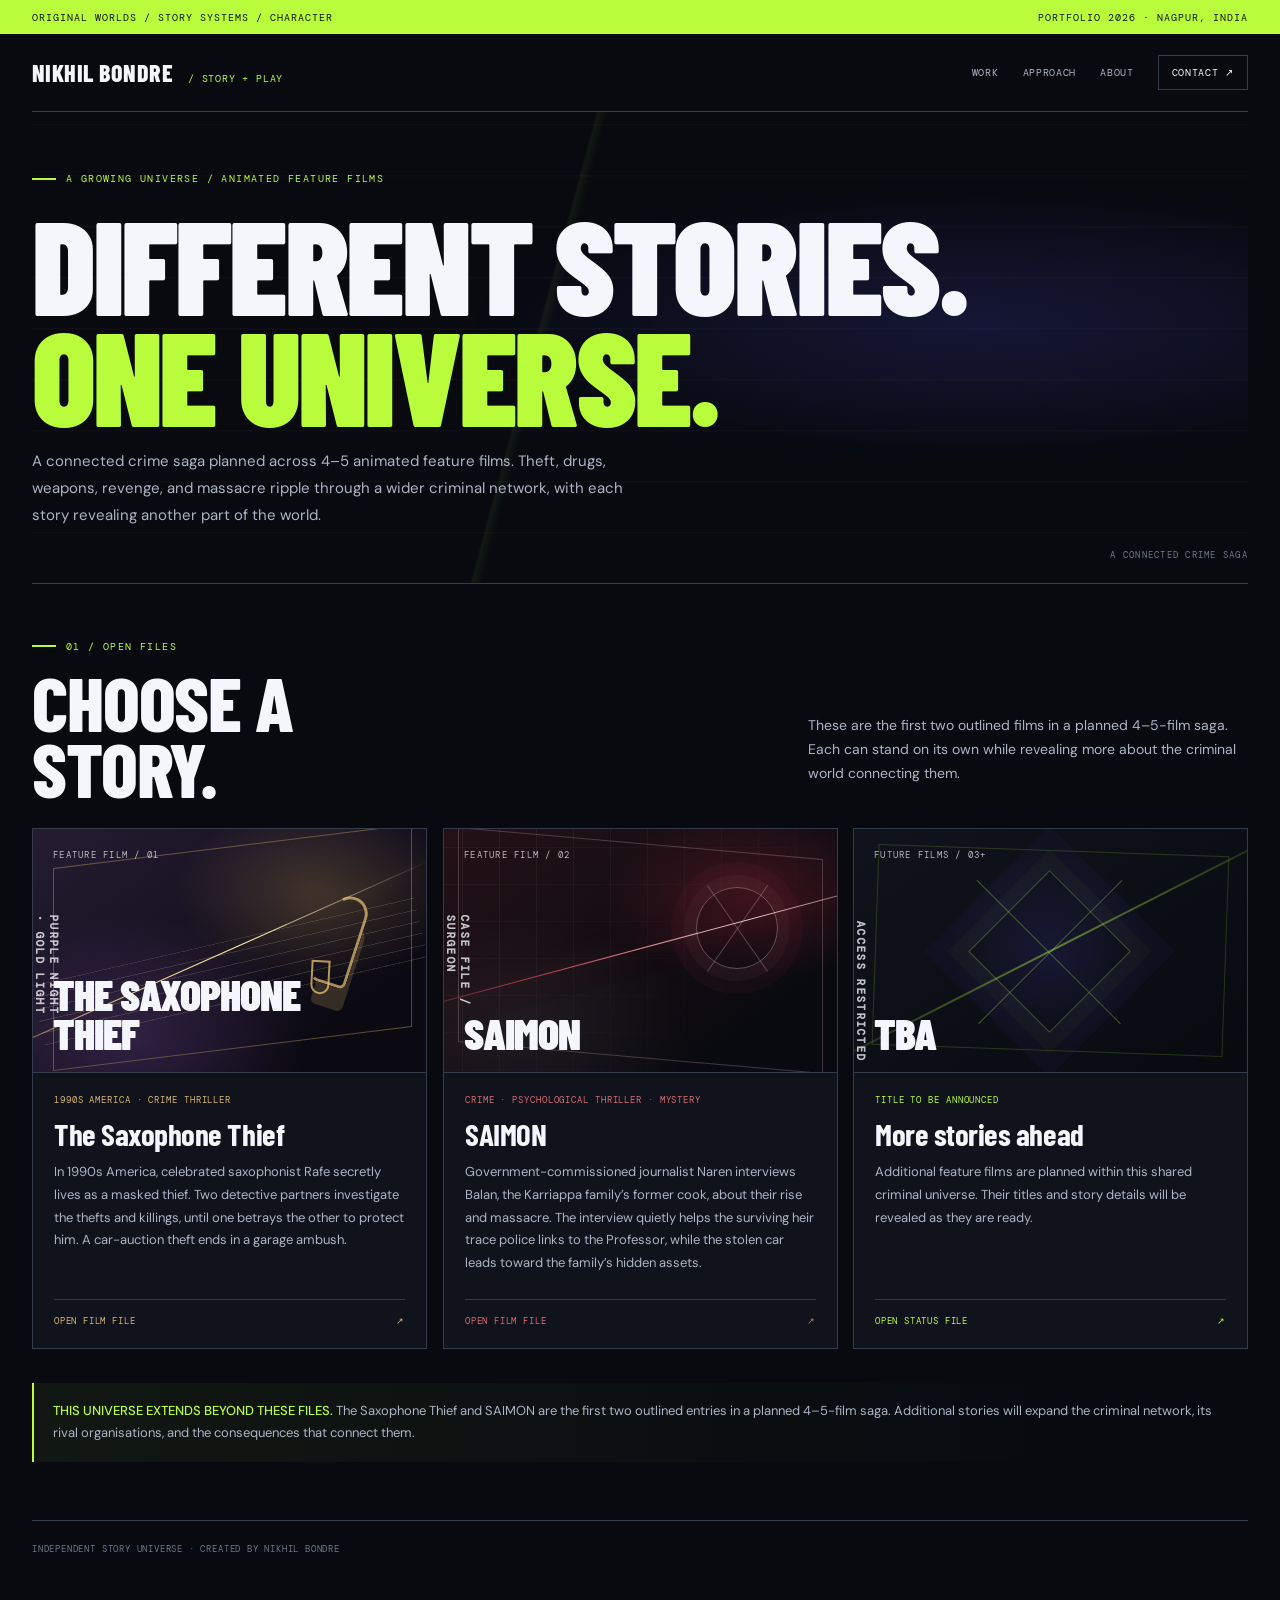
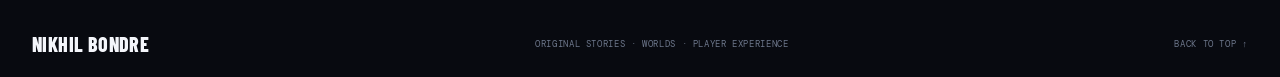
==== commit abec7fd6: "Revise meta tags and enhance styles in HTML Updated metadata and styles for the connected universe p" ====
--- a/connected-universe.html
+++ b/connected-universe.html
@@ -2,86 +2,146 @@
 <html lang="en">
 <head>
 <meta charset="utf-8">
-<meta name="viewport" content="width=device-width,initial-scale=1">
-<meta name="description" content="A connected universe of animated crime feature films by Nikhil Bondre.">
+<meta name="viewport" content="width=device-width,initial-scale=1,viewport-fit=cover">
+<meta name="description" content="Explore a connected animated crime saga planned across 4–5 feature films by Nikhil Bondre.">
 <meta name="theme-color" content="#080a10">
 <title>The Universe — Nikhil Bondre</title>
 <link rel="stylesheet" href="styles.css">
 <style>
-.universe-intro{position:relative;isolation:isolate;min-height:330px;display:flex;flex-direction:column;justify-content:center;overflow:hidden;border-bottom:1px solid var(--line);padding:60px 0 54px}
-.universe-intro:before{content:"";position:absolute;z-index:-1;inset:0;background:radial-gradient(ellipse at 78% 45%,rgba(98,88,255,.16),transparent 38%),linear-gradient(105deg,transparent 42%,rgba(185,252,59,.06) 42.2%,transparent 43%),repeating-linear-gradient(0deg,transparent 0 49px,rgba(255,255,255,.025) 50px 51px);animation:universe-atmosphere 2.4s ease-out both}
-.universe-intro:after{content:"A CONNECTED CRIME SAGA";position:absolute;right:0;bottom:22px;color:var(--soft);font:9px var(--mono);letter-spacing:.14em;opacity:0;animation:universe-fade .8s 1.1s ease-out forwards}
-.universe-kicker{opacity:0;animation:universe-fade .6s .3s ease-out forwards}
-.universe-title{font:900 clamp(64px,10.5vw,132px)/.82 var(--display);letter-spacing:-.025em;text-transform:uppercase;margin:23px 0 18px;max-width:1000px;opacity:0;transform:translateY(15px);animation:universe-title-in .9s .5s cubic-bezier(.2,.75,.2,1) forwards}
+.universe-transition{position:fixed;inset:0;z-index:9999;display:grid;place-items:center;overflow:hidden;background:#080910;color:#f0eee8;opacity:0;visibility:hidden;pointer-events:none;transition:opacity .34s ease,visibility .34s ease;isolation:isolate;padding:24px}
+body.universe-booting .universe-transition{opacity:1;visibility:visible;pointer-events:auto}
+body.universe-skip-intro .universe-transition{display:none!important}
+.universe-transition:before,.universe-transition:after{content:"";position:absolute;inset:-20%;pointer-events:none}
+.universe-transition:before{background:radial-gradient(circle at 50% 48%,rgba(134,90,211,.2),transparent 25%),radial-gradient(circle at 50% 48%,rgba(185,252,59,.08),transparent 48%);animation:universe-portal-bloom 1.9s cubic-bezier(.16,.75,.18,1) both}
+.universe-transition:after{inset:50% auto auto -15%;width:130%;height:1px;background:linear-gradient(90deg,transparent,#b9fc3b 35%,#b9fc3b 65%,transparent);box-shadow:0 0 20px rgba(185,252,59,.55);transform:rotate(-18deg);transform-origin:center;animation:universe-signal-sweep 1.65s .08s ease-in-out both}
+.universe-transition-core{position:relative;z-index:1;width:min(440px,100%);text-align:center;animation:universe-core-in 1.35s cubic-bezier(.2,.8,.2,1) both}
+.universe-transition-code{display:block;color:#b9fc3b;font:10px var(--mono);letter-spacing:.2em;margin-bottom:24px;animation:universe-code-flicker 1.4s ease both}
+.universe-portal{width:min(44vw,190px);min-width:126px;aspect-ratio:1;border:1px solid rgba(185,252,59,.45);border-radius:50%;margin:0 auto 26px;position:relative;display:grid;place-items:center;box-shadow:0 0 0 14px rgba(185,252,59,.035),0 0 0 30px rgba(122,86,191,.045),inset 0 0 28px rgba(185,252,59,.06);animation:universe-portal-turn 1.65s cubic-bezier(.2,.75,.2,1) both}
+.universe-portal:before,.universe-portal:after{content:"";position:absolute;inset:15%;border:1px solid rgba(174,133,225,.58);transform:rotate(35deg);animation:universe-portal-turn 1.65s ease-in-out both}
+.universe-portal:after{inset:29%;border-color:rgba(185,252,59,.75);transform:rotate(-25deg)}
+.universe-portal span{font:900 clamp(30px,8vw,47px)/1 var(--display);letter-spacing:-.06em;color:#f4f0e8;text-shadow:0 0 22px rgba(185,252,59,.18)}
+.universe-transition-title{font:800 clamp(22px,5vw,34px)/1.1 var(--display);letter-spacing:.04em;text-transform:uppercase;margin:0}
+.universe-transition-subtitle{color:#9697a4;font:9px var(--mono);letter-spacing:.13em;margin:12px 0 0}
+.universe-motifs{display:flex;flex-wrap:wrap;justify-content:center;gap:7px 13px;max-width:440px;margin:21px auto 15px;font:10px var(--mono);letter-spacing:.16em;text-transform:uppercase}
+.universe-motifs span{color:#a9aebe;opacity:.56;animation:universe-motif-glint 1.42s ease-out both}
+.universe-motifs span:nth-child(1){animation-delay:0s}.universe-motifs span:nth-child(2){animation-delay:.15s}.universe-motifs span:nth-child(3){animation-delay:.3s}.universe-motifs span:nth-child(4){animation-delay:.45s}.universe-motifs span:nth-child(5){animation-delay:.6s}.universe-motifs span:nth-child(6){animation-delay:.75s}
+@keyframes universe-motif-glint{0%{opacity:.15;color:#676e7f;text-shadow:none}18%,44%{opacity:1;color:#b9fc3b;text-shadow:0 0 13px rgba(185,252,59,.36)}100%{opacity:.58;color:#c3c6d0;text-shadow:none}}
+.universe-transition.is-leaving{opacity:0;visibility:hidden;pointer-events:none}
+body.universe-booting .topline,body.universe-booting .nav,body.universe-booting main,body.universe-booting footer{opacity:0;visibility:hidden}
+body.universe-ready .topline,body.universe-ready .nav,body.universe-ready main,body.universe-ready footer{animation:universe-content-arrive .65s cubic-bezier(.2,.75,.2,1) both}
+.universe-intro{position:relative;isolation:isolate;min-height:340px;display:flex;flex-direction:column;justify-content:center;overflow:hidden;border-bottom:1px solid var(--line);padding:60px 0 54px}
+.universe-intro:before{content:"";position:absolute;z-index:-1;inset:0;background:radial-gradient(ellipse at 78% 45%,rgba(98,88,255,.16),transparent 38%),linear-gradient(105deg,transparent 42%,rgba(185,252,59,.06) 42.2%,transparent 43%),repeating-linear-gradient(0deg,transparent 0 49px,rgba(255,255,255,.025) 50px 51px);animation:universe-atmosphere 1.5s ease-out both}
+.universe-intro:after{content:"A CONNECTED CRIME SAGA";position:absolute;right:0;bottom:22px;color:var(--soft);font:9px var(--mono);letter-spacing:.14em;opacity:0;animation:universe-fade .55s .32s ease-out forwards}
+.universe-kicker{opacity:0;animation:universe-fade .5s .12s ease-out forwards}
+.universe-title{font:900 clamp(58px,10.5vw,132px)/.84 var(--display);letter-spacing:-.025em;text-transform:uppercase;margin:23px 0 18px;max-width:1000px;opacity:0;transform:translateY(13px);animation:universe-title-in .62s .14s cubic-bezier(.2,.75,.2,1) forwards}
 .universe-title span{color:var(--accent)}
-.universe-intro p{max-width:620px;color:var(--muted);font-size:15px;line-height:1.8;margin:0;opacity:0;animation:universe-fade .8s 1s ease-out forwards}
+.universe-intro p{max-width:620px;color:var(--muted);font-size:15px;line-height:1.8;margin:0;opacity:0;animation:universe-fade .55s .26s ease-out forwards}
 .film-section{padding-top:56px}
-.film-grid{display:grid;grid-template-columns:repeat(3,minmax(0,1fr));gap:14px;margin:24px 0 64px}
-.film-card{min-width:0;display:flex;flex-direction:column;border:1px solid var(--line);background:#10131b;overflow:hidden;opacity:0;transform:translateY(14px);animation:universe-card-in .7s ease-out forwards}
-.film-card:nth-child(1){animation-delay:1s}.film-card:nth-child(2){animation-delay:1.18s}.film-card:nth-child(3){animation-delay:1.36s}
-.film-art{height:235px;position:relative;display:flex;flex-direction:column;justify-content:space-between;align-items:flex-start;padding:18px;overflow:hidden;border-bottom:1px solid var(--line)}
-.film-art:before{content:"";position:absolute;inset:14px;border:1px solid rgba(255,255,255,.18);transform:skewY(-8deg);pointer-events:none}
-.film-art:after{content:"";position:absolute;width:160%;height:1px;left:-28%;top:48%;transform:rotate(-24deg);pointer-events:none}
-.film-art>*{position:relative;z-index:1}
-.film-number{font:9px var(--mono);letter-spacing:.14em;color:rgba(255,255,255,.68)}
-.film-art h2{font:900 clamp(30px,4vw,48px)/.88 var(--display);letter-spacing:-.01em;text-transform:uppercase;margin:0;max-width:100%;overflow-wrap:anywhere}
-.film-art.thief{background:radial-gradient(ellipse at 70% 28%,rgba(167,127,75,.28),transparent 40%),linear-gradient(145deg,#1d1a22,#080a10)}
-.film-art.thief:after{background:#d9b675;box-shadow:0 0 22px rgba(217,182,117,.48)}
-.film-art.saimon{background:radial-gradient(ellipse at 70% 24%,rgba(185,252,59,.12),transparent 38%),linear-gradient(145deg,#151e1b,#080a10)}
-.film-art.saimon:after{background:#b9fc3b;box-shadow:0 0 22px rgba(185,252,59,.42)}
-.film-art.tba{background:radial-gradient(ellipse at 50% 50%,rgba(255,255,255,.04),transparent 45%),#0b0e15}
-.film-art.tba:after{background:rgba(255,255,255,.18)}
-.film-copy{display:flex;flex-direction:column;flex:1;padding:21px}
-.film-meta{font:9px var(--mono);letter-spacing:.1em;text-transform:uppercase;color:var(--accent);margin-bottom:10px}
-.film-copy h3{font:700 28px/1 var(--display);margin:0 0 10px}
-.film-copy p{font-size:13px;line-height:1.75;color:var(--muted);margin:0 0 21px}
-.film-action{display:inline-flex;align-items:center;justify-content:space-between;gap:12px;margin-top:auto;padding-top:14px;border-top:1px solid var(--line);font:9px var(--mono);letter-spacing:.08em;text-transform:uppercase;color:var(--ink)}
-.film-action:hover{color:var(--accent)}
-.tba-trigger{width:100%;text-align:left;color:inherit;font:inherit;padding:0;border:0;cursor:pointer;appearance:none;background:transparent;display:flex;flex-direction:column;flex:1;min-height:100%}
-.tba-trigger:focus-visible{outline:2px solid var(--accent);outline-offset:-4px}
-.tba-trigger .film-action{width:100%}
-.tba-note{margin:-38px 0 64px;border-left:2px solid var(--accent);background:var(--panel);padding:20px 22px;color:var(--muted)}
-.tba-note[hidden]{display:none}
-.tba-note strong{display:block;color:var(--accent);font:11px var(--mono);letter-spacing:.1em;margin-bottom:6px}
+.film-section .section-head>p{max-width:440px}
+.universe-future-note{margin:-30px 0 58px;padding:17px 19px;border-left:2px solid var(--accent);background:linear-gradient(90deg,rgba(185,252,59,.055),transparent 86%);color:var(--muted);font-size:13px;line-height:1.75}
+.universe-future-note strong{color:var(--accent);font-weight:500}
+.film-grid{display:grid;grid-template-columns:repeat(3,minmax(0,1fr));gap:16px;margin:24px 0 64px;align-items:stretch}
+.film-card{--film-accent:var(--accent);--film-shadow:rgba(185,252,59,.10);position:relative;min-width:0;min-height:100%;display:flex;flex-direction:column;color:var(--ink);text-decoration:none;border:1px solid var(--line);background:#10131b;overflow:hidden;opacity:0;transform:translateY(0);animation:universe-card-in .48s ease-out forwards;transition:border-color .22s ease,transform .25s cubic-bezier(.2,.75,.2,1),box-shadow .25s ease,background-color .25s ease;will-change:transform}
+.film-card:focus-visible{outline:2px solid var(--film-accent);outline-offset:4px}
+.film-card:hover,.film-card:focus-visible{border-color:var(--film-accent);transform:translateY(-8px);box-shadow:0 18px 36px rgba(0,0,0,.34),0 0 0 1px color-mix(in srgb,var(--film-accent) 16%,transparent);background:#12151e}
+.film-card:active{transform:translateY(-2px) scale(.995)}
+.film-card:nth-child(1){animation-delay:.08s}.film-card:nth-child(2){animation-delay:.17s}.film-card:nth-child(3){animation-delay:.26s}
+.film-art{height:244px;min-height:220px;flex-shrink:0;position:relative;isolation:isolate;display:flex;flex-direction:column;justify-content:space-between;align-items:flex-start;padding:20px;overflow:hidden;border-bottom:1px solid var(--line)}
+.film-art:before,.film-art:after{content:"";position:absolute;pointer-events:none}
+.film-art:before{z-index:0;inset:14px;border:1px solid rgba(255,255,255,.2);transform:skewY(-8deg)}
+.film-art:after{z-index:0;width:160%;height:1px;left:-28%;top:48%;transform:rotate(-24deg)}
+.film-number,.film-art h2,.film-art .art-mark{position:relative;z-index:2}
+.film-art .staff,.film-art .sax-loop,.film-art .case-grid,.film-art .surgeon-ring,.film-art .unknown-shape{z-index:1}
+.film-number{font:9px var(--mono);letter-spacing:.14em;color:rgba(255,255,255,.7)}
+.film-art h2{font:900 clamp(30px,3.4vw,47px)/.88 var(--display);letter-spacing:-.025em;text-transform:uppercase;margin:0;max-width:100%;overflow-wrap:anywhere}
+.art-mark{position:absolute;right:20px;top:54px;font:900 11px var(--mono);letter-spacing:.12em;opacity:.78;writing-mode:vertical-rl}
+/* The Saxophone Thief: purple night, gold spotlight, musical staff and abstract saxophone-like curve — no image asset. */
+.film-card.thief{--film-accent:#d9b675;--film-shadow:rgba(217,182,117,.14)}
+.film-art.thief{background:radial-gradient(ellipse at 72% 26%,rgba(199,153,85,.25),transparent 35%),radial-gradient(ellipse at 25% 86%,rgba(115,73,157,.3),transparent 42%),linear-gradient(145deg,#251c32,#0b0a12 78%)}
+.film-art.thief:before{border-color:rgba(217,182,117,.37);inset:17px 14px 23px 20px;transform:skewY(-7deg)}
+.film-art.thief:after{background:linear-gradient(90deg,transparent,#d9b675 28%,#f7e5ac 52%,transparent 84%);box-shadow:0 0 22px rgba(217,182,117,.48)}
+.film-art.thief .staff{position:absolute;left:0;right:0;top:46%;height:62px;opacity:.16;background:repeating-linear-gradient(to bottom,rgba(246,218,161,.9) 0 1px,transparent 1px 12px);transform:rotate(-13deg)}
+.film-art.thief .sax-loop{position:absolute;right:17%;top:27%;width:35px;height:92px;border:3px solid rgba(231,193,119,.72);border-left-color:transparent;border-radius:22px 22px 8px 8px;transform:rotate(18deg);box-shadow:5px 23px 0 -1px rgba(231,193,119,.18)}
+.film-art.thief .sax-loop:before{content:"";position:absolute;width:15px;height:30px;top:67px;left:-4px;border:2px solid rgba(231,193,119,.76);border-radius:0 0 12px 12px;transform:rotate(-15deg)}
+/* SAIMON: charcoal, oxblood, surgical steel and a sharp red investigation line. */
+.film-card.saimon{--film-accent:#d96a73;--film-shadow:rgba(190,48,66,.14)}
+.film-art.saimon{background:radial-gradient(ellipse at 78% 27%,rgba(165,35,57,.3),transparent 34%),radial-gradient(ellipse at 20% 82%,rgba(141,154,165,.1),transparent 38%),linear-gradient(145deg,#231117,#090a0f 80%)}
+.film-art.saimon:before{border-color:rgba(219,180,181,.27);transform:skewY(5deg)}
+.film-art.saimon:after{background:linear-gradient(90deg,transparent,#b83c4b,#e8c9c9,transparent);box-shadow:0 0 24px rgba(195,55,75,.6);transform:rotate(-15deg)}
+.film-art.saimon .case-grid{position:absolute;inset:0;opacity:.12;background:linear-gradient(90deg,transparent 49.7%,rgba(234,220,220,.6) 50%,transparent 50.3%),linear-gradient(0deg,transparent 49.7%,rgba(234,220,220,.4) 50%,transparent 50.3%);background-size:37px 37px;mask-image:linear-gradient(135deg,black,transparent 80%)}
+.film-art.saimon .surgeon-ring{position:absolute;right:15%;top:24%;width:82px;height:82px;border:1px solid rgba(220,199,199,.36);border-radius:50%;box-shadow:0 0 0 12px rgba(220,199,199,.035),0 0 0 25px rgba(190,48,66,.06)}
+.film-art.saimon .surgeon-ring:before,.film-art.saimon .surgeon-ring:after{content:"";position:absolute;left:50%;top:-12px;width:1px;height:105px;background:rgba(220,199,199,.3);transform:rotate(35deg)}
+.film-art.saimon .surgeon-ring:after{transform:rotate(-35deg)}
+/* TBA: deliberately obscured future entry, composed only from CSS shapes. */
+.film-card.tba{--film-accent:#b9fc3b;--film-shadow:rgba(185,252,59,.08)}
+.film-art.tba{background:radial-gradient(circle at 50% 50%,rgba(98,88,255,.13),transparent 43%),linear-gradient(145deg,#11131c,#080a10)}
+.film-art.tba:before{border-color:rgba(185,252,59,.17);inset:21px;transform:rotate(2deg)}
+.film-art.tba:after{height:2px;background:linear-gradient(90deg,transparent,rgba(185,252,59,.45),transparent);transform:rotate(-27deg)}
+.film-art.tba .unknown-shape{position:absolute;width:115px;height:115px;right:calc(50% - 57px);top:calc(50% - 57px);border:1px solid rgba(185,252,59,.3);transform:rotate(45deg);box-shadow:0 0 0 15px rgba(185,252,59,.025),0 0 0 31px rgba(98,88,255,.04)}
+.film-art.tba .unknown-shape:before,.film-art.tba .unknown-shape:after{content:"";position:absolute;background:#b9fc3b;opacity:.32}
+.film-art.tba .unknown-shape:before{height:1px;left:-40%;right:-40%;top:50%}.film-art.tba .unknown-shape:after{width:1px;top:-40%;bottom:-40%;left:50%}
+.film-copy{display:flex;flex-direction:column;flex:1;min-height:220px;padding:21px}
+.film-meta{font:9px var(--mono);letter-spacing:.1em;text-transform:uppercase;color:var(--film-accent);margin-bottom:12px}
+.film-copy h3{font:700 clamp(25px,2.6vw,31px)/1 var(--display);margin:0 0 12px;letter-spacing:-.015em}
+.film-copy p{font-size:13px;line-height:1.75;color:var(--muted);margin:0 0 24px}
+.film-action{display:flex;align-items:center;justify-content:space-between;gap:12px;margin-top:auto;padding-top:15px;border-top:1px solid var(--line);font:9px var(--mono);letter-spacing:.09em;text-transform:uppercase;color:var(--film-accent)}
+.film-card:hover .film-action,.film-card:focus-visible .film-action{color:var(--ink)}
 .universe-footer-note{border-top:1px solid var(--line);padding:22px 0 56px;color:var(--soft);font:9px var(--mono);letter-spacing:.09em;text-transform:uppercase}
+@keyframes universe-portal-bloom{0%{opacity:.12;transform:scale(.35)}65%{opacity:1;transform:scale(1.02)}100%{opacity:.7;transform:scale(1)}}
+@keyframes universe-signal-sweep{0%{opacity:0;transform:translateX(-30%) rotate(-18deg)}28%{opacity:1}100%{opacity:.12;transform:translateX(35%) rotate(-18deg)}}
+@keyframes universe-core-in{0%{opacity:0;transform:scale(.86) translateY(14px);filter:blur(5px)}65%{opacity:1;filter:blur(0)}100%{opacity:1;transform:scale(1) translateY(0);filter:blur(0)}}
+@keyframes universe-code-flicker{0%,16%,30%,100%{opacity:1}8%,23%{opacity:.2}}
+@keyframes universe-portal-turn{0%{opacity:0;transform:rotate(-32deg) scale(.7)}100%{opacity:1;transform:rotate(0) scale(1)}}
 @keyframes universe-title-in{to{opacity:1;transform:translateY(0)}}
 @keyframes universe-fade{to{opacity:1}}
-@keyframes universe-card-in{to{opacity:1;transform:translateY(0)}}
-@keyframes universe-atmosphere{from{opacity:.25;transform:scale(1.03)}to{opacity:1;transform:scale(1)}}
-@media(max-width:900px){.film-grid{grid-template-columns:repeat(2,minmax(0,1fr))}.film-card:last-child{grid-column:1/-1}.film-card:last-child .film-art{height:180px}}
-@media(max-width:620px){.universe-intro{min-height:295px;padding:48px 0 44px}.universe-title{font-size:clamp(58px,17vw,86px)}.universe-intro p{font-size:14px}.film-grid{grid-template-columns:1fr;margin-bottom:48px}.film-card:last-child{grid-column:auto}.film-art{height:190px}.film-card:last-child .film-art{height:165px}.film-art h2{font-size:44px}.film-copy{padding:18px}.tba-note{margin-bottom:48px}}
-@media(prefers-reduced-motion:reduce){.universe-intro:before,.universe-kicker,.universe-title,.universe-intro p,.film-card,.universe-intro:after{animation:none;opacity:1;transform:none}}
+@keyframes universe-card-in{from{opacity:0}to{opacity:1}}
+@keyframes universe-atmosphere{from{opacity:.2;transform:scale(1.025)}to{opacity:1;transform:scale(1)}}
+@keyframes universe-content-arrive{from{opacity:0}to{opacity:1}}
+@media(max-width:900px){.film-grid{grid-template-columns:repeat(2,minmax(0,1fr))}.film-card:last-child{grid-column:1/-1}.film-art{height:225px}}
+@media(max-width:620px){.universe-transition{padding:18px}.universe-transition-subtitle{font-size:8px;letter-spacing:.1em}.universe-motifs{max-width:315px;gap:8px 11px;font-size:9px;letter-spacing:.12em;margin:17px auto 12px}.universe-portal{width:132px;min-width:132px;margin-bottom:19px}.universe-intro{min-height:300px;padding:48px 0 54px}.universe-title{font-size:clamp(52px,14.5vw,82px);line-height:.88}.universe-intro p{font-size:14px;max-width:36rem}.film-section{padding-top:42px}.film-grid{grid-template-columns:1fr;gap:14px;margin:20px 0 48px}.film-card:last-child{grid-column:auto}.film-art{height:206px;min-height:206px;padding:17px}.film-art h2{font-size:clamp(37px,10vw,50px);max-width:87%}.film-copy{min-height:0;padding:19px}.film-copy p{margin-bottom:22px}.film-action{min-height:25px}.universe-footer-note{padding-bottom:40px}}
+@media(hover:none){.film-card:hover{transform:none;box-shadow:none}.film-card:active{transform:translateY(-2px) scale(.995);border-color:var(--film-accent);box-shadow:0 9px 23px rgba(0,0,0,.28)}}
+@media(prefers-reduced-motion:reduce){
+  /* Keep the requested brief portal sequence on touch devices; reduce only movement and blur. */
+  .universe-transition:before{animation-duration:1.2s!important}.universe-transition:after{animation-duration:1.1s!important}.universe-transition-core{animation-duration:1.1s!important}.universe-portal,.universe-portal:before,.universe-portal:after{animation-duration:1.1s!important}.universe-motifs span{animation-duration:1s!important}.universe-title,.universe-kicker,.universe-intro p,.film-card{animation-duration:.32s!important}.film-card:hover,.film-card:focus-visible{transform:translateY(-4px)}
+}
 </style>
 </head>
 <body class="theme-home" id="top">
+<script>(function(){let play=false;try{play=sessionStorage.getItem("nb-play-universe-intro")==="1";sessionStorage.removeItem("nb-play-universe-intro")}catch(e){}document.body.classList.add(play?"universe-booting":"universe-skip-intro")})();</script>
+<div class="universe-transition" role="status" aria-live="polite" aria-label="Opening connected universe"><div class="universe-transition-core"><span class="universe-transition-code">NB / SHARED CRIME UNIVERSE / EXPANDING</span><div class="universe-portal" aria-hidden="true"><span>U/01+</span></div><p class="universe-transition-title">A world of consequences</p><div class="universe-motifs" aria-label="Crime, drugs, theft, revenge, weapons, massacre"><span>CRIME</span><span>DRUGS</span><span>THEFT</span><span>REVENGE</span><span>WEAPONS</span><span>MASSACRE</span></div><p class="universe-transition-subtitle">MULTIPLE FILMS · ONE WIDER CRIMINAL NETWORK</p></div></div>
 <div class="topline"><span>ORIGINAL WORLDS / STORY SYSTEMS / CHARACTER</span><span>PORTFOLIO 2026 · NAGPUR, INDIA</span></div>
 <header class="nav wrap"><a class="brand" href="index.html">NIKHIL BONDRE<em> / STORY + PLAY</em></a><button class="menu-toggle" aria-expanded="false" aria-label="Open menu">MENU ☰</button><nav class="navlinks"><a href="index.html#work">WORK</a><a href="index.html#approach">APPROACH</a><a href="index.html#about">ABOUT</a><a class="contact-link" href="index.html#contact">CONTACT ↗</a></nav></header>
 <main>
-<section class="universe-intro wrap"><div class="eyebrow universe-kicker">A CONNECTED UNIVERSE / ANIMATED FEATURE FILMS</div><h1 class="universe-title">Different stories.<br><span>One universe.</span></h1><p>Two animated crime feature films, connected by the traces people leave behind and the secrets that outlive them.</p></section>
-<section class="film-section wrap"><div class="section-head"><div><div class="eyebrow">01 / THE FILMS</div><h2>Enter the<br>universe.</h2></div><p>Each film stands on its own while revealing another part of a wider criminal world. More of the universe will be revealed in time.</p></div>
+<section class="universe-intro wrap"><div class="eyebrow universe-kicker">A GROWING UNIVERSE / ANIMATED FEATURE FILMS</div><h1 class="universe-title">Different stories.<br><span>One universe.</span></h1><p>A connected crime saga planned across 4–5 animated feature films. Theft, drugs, weapons, revenge, and massacre ripple through a wider criminal network, with each story revealing another part of the world.</p></section>
+<section class="film-section wrap"><div class="section-head"><div><div class="eyebrow">01 / OPEN FILES</div><h2>Choose a<br>story.</h2></div><p>These are the first two outlined films in a planned 4–5-film saga. Each can stand on its own while revealing more about the criminal world connecting them.</p></div>
 <div class="film-grid">
-<article class="film-card"><div class="film-art thief"><span class="film-number">FEATURE FILM / 01</span><h2>The Saxophone Thief</h2></div><div class="film-copy"><div class="film-meta">1990s AMERICA · CRIME THRILLER</div><h3>The Saxophone Thief</h3><p>A celebrated saxophone player hides a violent double life as a masked thief. As two detectives pursue the truth, a betrayal inside their partnership threatens to change everything.</p><a class="film-action" href="https://drive.google.com/drive/folders/1Izl-CPihmDcHR8S_xsXI-keAapyNBxVB?usp=drive_link" target="_blank" rel="noopener noreferrer"><span>OPEN FILM OUTLINE</span><span>↗</span></a></div></article>
-<article class="film-card"><div class="film-art saimon"><span class="film-number">FEATURE FILM / 02</span><h2>SAIMON</h2></div><div class="film-copy"><div class="film-meta">CRIME · REVENGE · CONSPIRACY</div><h3>SAIMON</h3><p>A journalist investigates the destruction of a criminal family, uncovering a story that reaches far beyond the people believed to be at the top.</p><a class="film-action" href="https://drive.google.com/drive/folders/1f-iVO3YMCcOyGl1gCghWWLnx4gB9Ek21?usp=drive_link" target="_blank" rel="noopener noreferrer"><span>OPEN OUTLINE & CHARACTER FILES</span><span>↗</span></a></div></article>
-<article class="film-card"><button class="tba-trigger" type="button" aria-expanded="false" aria-controls="tba-note"><div class="film-art tba"><span class="film-number">FEATURE FILM / 03</span><h2>TBA</h2></div><div class="film-copy"><div class="film-meta">TITLE TO BE ANNOUNCED</div><h3>TBA</h3><p>This part of the universe is not ready to be revealed.</p><span class="film-action"><span>REVEAL STATUS</span><span>＋</span></span></div></button></article>
+<a class="film-card thief" href="saxophone-thief-film.html" aria-label="Open The Saxophone Thief animated feature film details"><div class="film-art thief"><span class="film-number">FEATURE FILM / 01</span><span class="art-mark">PURPLE NIGHT · GOLD LIGHT</span><div class="staff" aria-hidden="true"></div><div class="sax-loop" aria-hidden="true"></div><h2>The Saxophone<br>Thief</h2></div><div class="film-copy"><div class="film-meta">1990s AMERICA · CRIME THRILLER</div><h3>The Saxophone Thief</h3><p>In 1990s America, celebrated saxophonist Rafe secretly lives as a masked thief. Two detective partners investigate the thefts and killings, until one betrays the other to protect him. A car-auction theft ends in a garage ambush.</p><span class="film-action"><span>OPEN FILM FILE</span><span aria-hidden="true">↗</span></span></div></a>
+<a class="film-card saimon" href="saimon.html" aria-label="Open SAIMON animated feature film details"><div class="film-art saimon"><span class="film-number">FEATURE FILM / 02</span><span class="art-mark">CASE FILE / SURGEON</span><div class="case-grid" aria-hidden="true"></div><div class="surgeon-ring" aria-hidden="true"></div><h2>SAIMON</h2></div><div class="film-copy"><div class="film-meta">CRIME · PSYCHOLOGICAL THRILLER · MYSTERY</div><h3>SAIMON</h3><p>Government-commissioned journalist Naren interviews Balan, the Karriappa family’s former cook, about their rise and massacre. The interview quietly helps the surviving heir trace police links to the Professor, while the stolen car leads toward the family’s hidden assets.</p><span class="film-action"><span>OPEN FILM FILE</span><span aria-hidden="true">↗</span></span></div></a>
+<a class="film-card tba" href="universe-tba.html" aria-label="Open the upcoming universe entry status page"><div class="film-art tba"><span class="film-number">FUTURE FILMS / 03+</span><span class="art-mark">ACCESS RESTRICTED</span><div class="unknown-shape" aria-hidden="true"></div><h2>TBA</h2></div><div class="film-copy"><div class="film-meta">TITLE TO BE ANNOUNCED</div><h3>More stories ahead</h3><p>Additional feature films are planned within this shared criminal universe. Their titles and story details will be revealed as they are ready.</p><span class="film-action"><span>OPEN STATUS FILE</span><span aria-hidden="true">↗</span></span></div></a>
 </div>
-<div class="tba-note" id="tba-note" hidden role="status"><strong>TBA — TO BE ANNOUNCED</strong>This film's title and details will be revealed later.</div>
-<div class="universe-footer-note"><span>INDEPENDENT STORY UNIVERSE · CREATED BY NIKHIL BONDRE</span></div>
+<div class="universe-future-note"><strong>THIS UNIVERSE EXTENDS BEYOND THESE FILES.</strong> The Saxophone Thief and SAIMON are the first two outlined entries in a planned 4–5-film saga. Additional stories will expand the criminal network, its rival organisations, and the consequences that connect them.</div><div class="universe-footer-note"><span>INDEPENDENT STORY UNIVERSE · CREATED BY NIKHIL BONDRE</span></div>
 </section>
 </main>
 <footer class="wrap"><a class="brand" href="index.html">NIKHIL BONDRE</a><span>ORIGINAL STORIES · WORLDS · PLAYER EXPERIENCE</span><a href="#top">BACK TO TOP ↑</a></footer>
 <script src="script.js"></script>
 <script>
-const tbaTrigger = document.querySelector('.tba-trigger');
-const tbaNote = document.querySelector('#tba-note');
-tbaTrigger?.addEventListener('click', () => {
-  const expanded = tbaTrigger.getAttribute('aria-expanded') === 'true';
-  tbaTrigger.setAttribute('aria-expanded', String(!expanded));
-  tbaNote.hidden = expanded;
-  const action = tbaTrigger.querySelector('.film-action span:first-child');
-  const icon = tbaTrigger.querySelector('.film-action span:last-child');
-  if (action) action.textContent = expanded ? 'REVEAL STATUS' : 'HIDE STATUS';
-  if (icon) icon.textContent = expanded ? '＋' : '−';
-});
+(() => {
+  const body = document.body;
+  const overlay = document.querySelector('.universe-transition');
+  if (!body.classList.contains('universe-booting')) return;
+  // The portal intro plays only after the homepage Universe card is clicked.
+  // Returning from a film page will not replay it unless the visitor re-enters from home.
+  const finish = () => {
+    if (!body.classList.contains('universe-booting')) return;
+    body.classList.remove('universe-booting');
+    body.classList.add('universe-ready');
+    overlay?.classList.add('is-leaving');
+    window.setTimeout(() => overlay?.remove(), 420);
+  };
+  window.setTimeout(finish, 2320);
+  window.setTimeout(finish, 4200);
+})();
 </script>
+<noscript><style>body.universe-booting .topline,body.universe-booting .nav,body.universe-booting main,body.universe-booting footer{opacity:1!important;visibility:visible!important}.universe-transition{display:none!important}</style></noscript>
 </body>
 </html>
--- a/styles.css
+++ b/styles.css
@@ -2,7 +2,7 @@
 :root{--bg:#080a10;--panel:#111520;--panel-2:#171c29;--ink:#f4f6fb;--muted:#adb4c5;--soft:#6d778b;--line:#333b4c;--accent:#b9fc3b;--accent2:#6258ff;--display:'Barlow Condensed',Impact,sans-serif;--sans:'Space Grotesk',Arial,sans-serif;--mono:'DM Mono',monospace;--body:'DM Sans',Arial,sans-serif;--max:1240px}
 *{box-sizing:border-box}html{scroll-behavior:smooth;scroll-padding-top:90px}body{margin:0;background:var(--bg);color:var(--ink);font-family:var(--body);line-height:1.55;-webkit-font-smoothing:antialiased;overflow-x:hidden}a{color:inherit;text-decoration:none}button{font:inherit;cursor:pointer}.wrap{width:min(var(--max),calc(100% - 64px));margin-inline:auto}.topline{height:34px;background:var(--accent);color:#11150a;display:flex;justify-content:space-between;align-items:center;padding:0 max(32px,calc((100% - var(--max))/2));font:10px var(--mono);letter-spacing:.1em;text-transform:uppercase}.topline span:last-child{text-align:right}.nav{display:flex;align-items:center;justify-content:space-between;gap:20px;padding:21px 0;border-bottom:1px solid var(--line);position:relative;z-index:5}.brand{font:800 24px/1 var(--display);letter-spacing:.02em;text-transform:uppercase;white-space:nowrap}.brand em{color:var(--accent);font:10px var(--mono);font-style:normal;letter-spacing:.08em;margin-left:8px}.navlinks{display:flex;gap:24px;align-items:center;font:10px var(--mono);letter-spacing:.07em;text-transform:uppercase}.navlinks a{color:var(--muted);transition:color .2s}.navlinks a:hover{color:var(--accent)}.navlinks .contact-link{color:var(--ink);border:1px solid var(--line);padding:10px 13px}.menu-toggle{display:none;background:transparent;border:1px solid var(--line);color:var(--ink);padding:8px 10px}.eyebrow{font:10px var(--mono);letter-spacing:.14em;text-transform:uppercase;color:var(--accent);display:flex;align-items:center;gap:10px}.eyebrow:before{content:'';width:24px;height:2px;background:currentColor}.muted{color:var(--muted)}.text-link{display:inline-flex;gap:14px;align-items:center;font:10px var(--mono);text-transform:uppercase;letter-spacing:.11em;border-bottom:1px solid currentColor;padding-bottom:8px}.text-link:hover{color:var(--accent)}.button{display:inline-flex;align-items:center;justify-content:center;gap:12px;background:var(--accent);color:#10130b;padding:13px 18px;font:500 11px var(--mono);letter-spacing:.07em;text-transform:uppercase;border:1px solid var(--accent);transition:transform .2s,background .2s}.button:hover{transform:translateY(-2px);background:#d5ff7d}.button.outline{background:transparent;color:var(--ink);border-color:var(--line)}.button.outline:hover{border-color:var(--accent);color:var(--accent)}
 /* Homepage: creative workspace, project tiles each use their own visual world. */
-.home-hero{padding:96px 0 66px;position:relative;display:grid;grid-template-columns:1.1fr .9fr;gap:48px;align-items:center}.home-hero:after{content:'STORY / PLAY / CONSEQUENCE';position:absolute;right:0;top:34px;color:#32394a;font:10px var(--mono);letter-spacing:.14em}.home-hero h1{font:900 clamp(72px,11.5vw,150px)/.77 var(--display);letter-spacing:-.025em;text-transform:uppercase;margin:25px 0 30px;max-width:800px}.home-hero h1 span{color:var(--accent);display:block}.home-copy{font-size:17px;line-height:1.75;max-width:540px;color:#c2c8d5;margin-bottom:28px}.home-showcase{min-height:410px;position:relative;border:1px solid #3a4050;overflow:hidden;background:radial-gradient(circle at 65% 36%,#25264b 0,transparent 40%),linear-gradient(145deg,#161b29,#07080c 70%);display:flex;align-items:flex-end;padding:24px}.home-showcase:before{content:'';position:absolute;inset:0;background:linear-gradient(110deg,transparent 30%,rgba(185,252,59,.1) 31%,transparent 32%),repeating-linear-gradient(0deg,transparent 0 54px,rgba(255,255,255,.03) 55px 56px)}.showcase-mark{position:absolute;inset:12% 12% 19%;border:1px solid rgba(185,252,59,.4);transform:skewY(-8deg)}.showcase-mark:before{content:'NB';position:absolute;right:2%;top:1%;font:900 clamp(130px,18vw,230px)/.8 var(--display);color:rgba(255,255,255,.045);letter-spacing:-.06em}.showcase-caption{position:relative;z-index:1;display:flex;justify-content:space-between;gap:20px;width:100%;font:10px var(--mono);letter-spacing:.1em;text-transform:uppercase}.showcase-caption strong{color:var(--accent);font-weight:400}.hero-strip{grid-column:1/-1;display:flex;justify-content:space-between;gap:16px;flex-wrap:wrap;padding-top:18px;border-top:1px solid var(--line);color:var(--soft);font:10px var(--mono);letter-spacing:.08em;text-transform:uppercase}.section{padding:82px 0}.section-head{display:flex;justify-content:space-between;align-items:end;gap:30px;margin-bottom:28px}.section-head h2{font:800 clamp(42px,6vw,78px)/.86 var(--display);text-transform:uppercase;letter-spacing:-.015em;margin:15px 0 0}.section-head p{max-width:390px;color:var(--muted);font-size:14px;line-height:1.7}.feature-project{display:grid;grid-template-columns:1.05fr .95fr;min-height:395px;border:1px solid var(--line);background:#10131c;overflow:hidden;transition:border-color .2s,transform .2s}.feature-project:hover{border-color:var(--accent);transform:translateY(-3px)}.feature-art{position:relative;min-height:340px;display:flex;align-items:flex-end;padding:23px;isolation:isolate;overflow:hidden;background:#100e14}.feature-art.genocide-art{background:radial-gradient(ellipse at 52% 30%,rgba(137,27,41,.55),transparent 42%),linear-gradient(125deg,#1b0d15,#07080b 75%)}.feature-art.genocide-art:before{content:'G / 01';position:absolute;right:4%;top:8%;font:900 clamp(130px,18vw,235px)/.8 var(--display);color:rgba(255,255,255,.05);letter-spacing:-.07em}.feature-art:after{content:'';position:absolute;inset:14% 15%;border:1px solid rgba(255,255,255,.23);transform:skewY(-9deg);z-index:-1}.art-label{font:10px var(--mono);letter-spacing:.11em;color:#f0e9ed;text-transform:uppercase}.feature-copy{align-self:center;padding:clamp(26px,4vw,56px)}.tag{display:inline-block;font:10px var(--mono);letter-spacing:.1em;text-transform:uppercase;padding:7px 9px;background:var(--accent);color:#10130b}.feature-copy h3{font:900 clamp(56px,8vw,100px)/.82 var(--display);letter-spacing:-.02em;margin:23px 0 19px;text-transform:uppercase}.feature-copy p{color:var(--muted);font-size:15px;line-height:1.75;max-width:500px;margin:0 0 25px}.project-grid{display:grid;grid-template-columns:repeat(3,1fr);gap:14px;margin-top:14px}.project-card{border:1px solid var(--line);background:#10131b;display:flex;flex-direction:column;min-width:0;transition:transform .2s,border-color .2s}.project-card:hover{transform:translateY(-4px);border-color:var(--tile-accent,var(--accent))}.project-art{height:200px;position:relative;overflow:hidden;display:flex;align-items:flex-end;padding:16px;background:var(--tile-bg,#172133)}.project-art .poster-index{position:absolute;right:12px;top:2px;font:900 clamp(92px,12vw,145px)/.9 var(--display);color:rgba(255,255,255,.13);letter-spacing:-.06em}.project-art .art-caption{position:relative;z-index:2;font:10px var(--mono);letter-spacing:.1em;text-transform:uppercase;color:var(--poster-ink,#f5f7fa)}.project-art:before,.project-art:after{content:'';position:absolute;pointer-events:none}.project-art.loop-art{--tile-bg:#091421;--tile-accent:#8bc8f5;--poster-ink:#d4ecff;background:linear-gradient(180deg,#0c1d31,#10101a)}.loop-art:before{inset:0;background:repeating-linear-gradient(170deg,transparent 0 21px,rgba(125,186,232,.11) 22px 23px)}.loop-art:after{width:90px;height:150px;right:15%;bottom:-60px;border:1px solid #6b9cc3;transform:rotate(26deg);box-shadow:0 0 0 20px rgba(101,153,196,.07),0 0 0 42px rgba(101,153,196,.05)}.project-art.peaks-art{--tile-bg:#8ec9e9;--tile-accent:#8bcff2;--poster-ink:#09283b;background:linear-gradient(#8ed0f2,#eaf8ff 63%,#b9ddeb)}.peaks-art:before{bottom:0;left:0;width:100%;height:78%;background:#fff;clip-path:polygon(0 100%,23% 26%,35% 52%,51% 0,76% 72%,88% 36%,100% 76%,100% 100%)}.peaks-art:after{bottom:0;left:0;width:100%;height:62%;background:#9dbacb;clip-path:polygon(0 100%,17% 42%,34% 82%,56% 24%,73% 68%,90% 18%,100% 53%,100% 100%);opacity:.85}.project-art.noir-art{--tile-bg:#111629;--tile-accent:#e6c65f;--poster-ink:#fff0a3;background:radial-gradient(circle at 70% 25%,#4f3d6f,transparent 35%),linear-gradient(140deg,#182547,#080d1a)}.noir-art:before{inset:auto 0 0;height:53%;background:linear-gradient(90deg,#080b15 0 12%,transparent 12% 18%,#080b15 18% 30%,transparent 30% 34%,#080b15 34% 55%,transparent 55% 63%,#080b15 63% 80%,transparent 80% 86%,#080b15 86%);clip-path:polygon(0 15%,10% 15%,10% 0,20% 0,20% 26%,36% 26%,36% 5%,48% 5%,48% 30%,62% 30%,62% 0,72% 0,72% 15%,85% 15%,85% 35%,100% 35%,100% 100%,0 100%)}.noir-art:after{width:180px;height:2px;background:#e6c65f;box-shadow:0 0 24px #f0bf52;top:36%;right:-20px;transform:rotate(-25deg)}.project-art.mystery-art{--tile-bg:#0c1a19;--tile-accent:#ceae60;--poster-ink:#e4d3a1;background:radial-gradient(circle at 72% 30%,#29564e,transparent 42%),linear-gradient(130deg,#0f2422,#07100f)}.mystery-art:before{width:140px;height:140px;border:1px solid #c7a85d;border-radius:50%;top:-55px;right:24px;box-shadow:0 0 0 16px rgba(199,168,93,.08),0 0 0 34px rgba(199,168,93,.04)}.project-art.recon-art{--tile-bg:#101912;--tile-accent:#b6ef6b;--poster-ink:#d6f7bb;background:linear-gradient(135deg,#16291d,#08100b)}.recon-art:before{inset:14px;background:linear-gradient(90deg,transparent 49%,rgba(160,234,110,.2) 50%,transparent 51%),linear-gradient(0deg,transparent 49%,rgba(160,234,110,.2) 50%,transparent 51%);background-size:36px 36px}.recon-art:after{width:92px;height:92px;border:1px solid #8bcf5b;left:calc(50% - 46px);top:calc(50% - 46px);transform:rotate(45deg)}.card-info{padding:20px 20px 16px;display:flex;flex-direction:column;flex:1}.card-info .meta{color:var(--tile-accent,var(--accent));font:10px var(--mono);letter-spacing:.1em;text-transform:uppercase}.card-info h3{font:700 32px/.98 var(--display);letter-spacing:.005em;margin:12px 0 8px}.card-info p{color:var(--muted);font-size:13px;line-height:1.65;margin:0 0 20px}.card-bottom{margin-top:auto;padding-top:14px;border-top:1px solid var(--line);display:flex;justify-content:space-between;gap:16px;color:var(--soft);font:9px var(--mono);letter-spacing:.08em;text-transform:uppercase}
+.home-hero{padding:96px 0 66px;position:relative;display:grid;grid-template-columns:1.1fr .9fr;gap:48px;align-items:center}.home-hero:after{content:'STORY / PLAY / CONSEQUENCE';position:absolute;right:0;top:34px;color:#32394a;font:10px var(--mono);letter-spacing:.14em}.home-hero h1{font:900 clamp(72px,11.5vw,150px)/.77 var(--display);letter-spacing:-.025em;text-transform:uppercase;margin:25px 0 30px;max-width:800px}.home-hero h1 span{color:var(--accent);display:block}.home-copy{font-size:17px;line-height:1.75;max-width:540px;color:#c2c8d5;margin-bottom:28px}.home-showcase{min-height:410px;position:relative;border:1px solid #3a4050;overflow:hidden;background:radial-gradient(circle at 65% 36%,#25264b 0,transparent 40%),linear-gradient(145deg,#161b29,#07080c 70%);display:flex;align-items:flex-end;padding:24px}.home-showcase:before{content:'';position:absolute;inset:0;background:linear-gradient(110deg,transparent 30%,rgba(185,252,59,.1) 31%,transparent 32%),repeating-linear-gradient(0deg,transparent 0 54px,rgba(255,255,255,.03) 55px 56px)}.showcase-mark{position:absolute;inset:12% 12% 19%;border:1px solid rgba(185,252,59,.4);transform:skewY(-8deg)}.showcase-mark:before{content:'NB';position:absolute;right:2%;top:1%;font:900 clamp(130px,18vw,230px)/.8 var(--display);color:rgba(255,255,255,.045);letter-spacing:-.06em}.showcase-caption{position:relative;z-index:1;display:flex;justify-content:space-between;gap:20px;width:100%;font:10px var(--mono);letter-spacing:.1em;text-transform:uppercase}.showcase-caption strong{color:var(--accent);font-weight:400}.hero-strip{grid-column:1/-1;display:flex;justify-content:space-between;gap:16px;flex-wrap:wrap;padding-top:18px;border-top:1px solid var(--line);color:var(--soft);font:10px var(--mono);letter-spacing:.08em;text-transform:uppercase}.section{padding:82px 0}.section-head{display:flex;justify-content:space-between;align-items:end;gap:30px;margin-bottom:28px}.section-head h2{font:800 clamp(42px,6vw,78px)/.86 var(--display);text-transform:uppercase;letter-spacing:-.015em;margin:15px 0 0}.section-head p{max-width:390px;color:var(--muted);font-size:14px;line-height:1.7}.feature-project{display:grid;grid-template-columns:1.05fr .95fr;min-height:395px;border:1px solid var(--line);background:#10131c;overflow:hidden;transition:border-color .2s,transform .2s}.feature-project{--tile-accent:#b83a4b}.feature-project:hover,.feature-project:focus-visible{border-color:var(--tile-accent);transform:translateY(-4px);box-shadow:0 14px 32px rgba(0,0,0,.25)}.feature-project:active{transform:translateY(-1px);border-color:var(--tile-accent)}.feature-art{position:relative;min-height:340px;display:flex;align-items:flex-end;padding:23px;isolation:isolate;overflow:hidden;background:#100e14}.feature-art.genocide-art{background:radial-gradient(ellipse at 52% 30%,rgba(137,27,41,.55),transparent 42%),linear-gradient(125deg,#1b0d15,#07080b 75%)}.feature-art.genocide-art:before{content:'G / 01';position:absolute;right:4%;top:8%;font:900 clamp(130px,18vw,235px)/.8 var(--display);color:rgba(255,255,255,.05);letter-spacing:-.07em}.feature-art:after{content:'';position:absolute;inset:14% 15%;border:1px solid rgba(255,255,255,.23);transform:skewY(-9deg);z-index:-1}.art-label{font:10px var(--mono);letter-spacing:.11em;color:#f0e9ed;text-transform:uppercase}.feature-copy{align-self:center;padding:clamp(26px,4vw,56px)}.tag{display:inline-block;font:10px var(--mono);letter-spacing:.1em;text-transform:uppercase;padding:7px 9px;background:var(--accent);color:#10130b}.feature-copy h3{font:900 clamp(56px,8vw,100px)/.82 var(--display);letter-spacing:-.02em;margin:23px 0 19px;text-transform:uppercase}.feature-copy p{color:var(--muted);font-size:15px;line-height:1.75;max-width:500px;margin:0 0 25px}.project-grid{display:grid;grid-template-columns:repeat(3,1fr);gap:14px;margin-top:14px}.project-card{border:1px solid var(--line);background:#10131b;display:flex;flex-direction:column;min-width:0;transition:transform .2s,border-color .2s;will-change:transform}.project-card.loop-project{--tile-accent:#8bc8f5}.project-card.peaks-project{--tile-accent:#8bcff2}.project-card.mystery-project{--tile-accent:#ceae60}.project-card.recon-project{--tile-accent:#b6ef6b}.project-card:hover,.project-card:focus-visible{transform:translateY(-4px);border-color:var(--tile-accent,var(--accent));box-shadow:0 12px 28px rgba(0,0,0,.22)}.project-card:active{transform:translateY(-1px);border-color:var(--tile-accent,var(--accent))}.project-art{height:200px;position:relative;overflow:hidden;display:flex;align-items:flex-end;padding:16px;background:var(--tile-bg,#172133)}.project-art .poster-index{position:absolute;right:12px;top:2px;font:900 clamp(92px,12vw,145px)/.9 var(--display);color:rgba(255,255,255,.13);letter-spacing:-.06em}.project-art .art-caption{position:relative;z-index:2;font:10px var(--mono);letter-spacing:.1em;text-transform:uppercase;color:var(--poster-ink,#f5f7fa)}.project-art:before,.project-art:after{content:'';position:absolute;pointer-events:none}.project-art.loop-art{--tile-bg:#091421;--tile-accent:#8bc8f5;--poster-ink:#d4ecff;background:linear-gradient(180deg,#0c1d31,#10101a)}.loop-art:before{inset:0;background:repeating-linear-gradient(170deg,transparent 0 21px,rgba(125,186,232,.11) 22px 23px)}.loop-art:after{width:90px;height:150px;right:15%;bottom:-60px;border:1px solid #6b9cc3;transform:rotate(26deg);box-shadow:0 0 0 20px rgba(101,153,196,.07),0 0 0 42px rgba(101,153,196,.05)}.project-art.peaks-art{--tile-bg:#8ec9e9;--tile-accent:#8bcff2;--poster-ink:#09283b;background:linear-gradient(#8ed0f2,#eaf8ff 63%,#b9ddeb)}.peaks-art:before{bottom:0;left:0;width:100%;height:78%;background:#fff;clip-path:polygon(0 100%,23% 26%,35% 52%,51% 0,76% 72%,88% 36%,100% 76%,100% 100%)}.peaks-art:after{bottom:0;left:0;width:100%;height:62%;background:#9dbacb;clip-path:polygon(0 100%,17% 42%,34% 82%,56% 24%,73% 68%,90% 18%,100% 53%,100% 100%);opacity:.85}.project-art.noir-art{--tile-bg:#111629;--tile-accent:#e6c65f;--poster-ink:#fff0a3;background:radial-gradient(circle at 70% 25%,#4f3d6f,transparent 35%),linear-gradient(140deg,#182547,#080d1a)}.noir-art:before{inset:auto 0 0;height:53%;background:linear-gradient(90deg,#080b15 0 12%,transparent 12% 18%,#080b15 18% 30%,transparent 30% 34%,#080b15 34% 55%,transparent 55% 63%,#080b15 63% 80%,transparent 80% 86%,#080b15 86%);clip-path:polygon(0 15%,10% 15%,10% 0,20% 0,20% 26%,36% 26%,36% 5%,48% 5%,48% 30%,62% 30%,62% 0,72% 0,72% 15%,85% 15%,85% 35%,100% 35%,100% 100%,0 100%)}.noir-art:after{width:180px;height:2px;background:#e6c65f;box-shadow:0 0 24px #f0bf52;top:36%;right:-20px;transform:rotate(-25deg)}.project-art.mystery-art{--tile-bg:#0c1a19;--tile-accent:#ceae60;--poster-ink:#e4d3a1;background:radial-gradient(circle at 72% 30%,#29564e,transparent 42%),linear-gradient(130deg,#0f2422,#07100f)}.mystery-art:before{width:140px;height:140px;border:1px solid #c7a85d;border-radius:50%;top:-55px;right:24px;box-shadow:0 0 0 16px rgba(199,168,93,.08),0 0 0 34px rgba(199,168,93,.04)}.project-art.recon-art{--tile-bg:#101912;--tile-accent:#b6ef6b;--poster-ink:#d6f7bb;background:linear-gradient(135deg,#16291d,#08100b)}.recon-art:before{inset:14px;background:linear-gradient(90deg,transparent 49%,rgba(160,234,110,.2) 50%,transparent 51%),linear-gradient(0deg,transparent 49%,rgba(160,234,110,.2) 50%,transparent 51%);background-size:36px 36px}.recon-art:after{width:92px;height:92px;border:1px solid #8bcf5b;left:calc(50% - 46px);top:calc(50% - 46px);transform:rotate(45deg)}.card-info{padding:20px 20px 16px;display:flex;flex-direction:column;flex:1}.card-info .meta{color:var(--tile-accent,var(--accent));font:10px var(--mono);letter-spacing:.1em;text-transform:uppercase}.card-info h3{font:700 32px/.98 var(--display);letter-spacing:.005em;margin:12px 0 8px}.card-info p{color:var(--muted);font-size:13px;line-height:1.65;margin:0 0 20px}.card-bottom{margin-top:auto;padding-top:14px;border-top:1px solid var(--line);display:flex;justify-content:space-between;gap:16px;color:var(--soft);font:9px var(--mono);letter-spacing:.08em;text-transform:uppercase}
 .approach{background:#0c1018;border-block:1px solid var(--line)}.approach-grid{display:grid;grid-template-columns:.8fr 1.2fr;gap:70px;padding:78px 0}.approach-grid h2{font:900 clamp(48px,7vw,84px)/.86 var(--display);letter-spacing:-.01em;text-transform:uppercase;margin:18px 0}.approach-grid .lead{color:var(--muted);max-width:440px}.principle{display:grid;grid-template-columns:38px 1fr 20px;gap:15px;border-top:1px solid var(--line);padding:22px 0}.principle .idx{font:11px var(--mono);color:var(--accent)}.principle h3{font-size:17px;margin:0 0 5px}.principle p{font-size:13px;color:var(--muted);margin:0;max-width:520px}.about-grid{display:grid;grid-template-columns:.8fr 1.2fr;gap:60px}.about-grid h2{font:900 clamp(48px,7vw,78px)/.86 var(--display);letter-spacing:-.02em;text-transform:uppercase;margin:18px 0}.about-copy{color:var(--muted);line-height:1.8}.about-copy .lead{color:var(--ink);font-size:20px}.facts{display:grid;grid-template-columns:1fr 1fr;gap:18px;margin-top:28px}.facts div{border-top:1px solid var(--line);padding-top:11px}.facts span{display:block;color:var(--soft);font:9px var(--mono);letter-spacing:.1em}.facts strong{display:block;color:var(--ink);font:12px var(--mono);margin-top:7px}.contact{background:var(--accent);color:#11150a;padding:68px 0}.contact .eyebrow{color:#11150a}.contact h2{font:900 clamp(52px,8vw,98px)/.84 var(--display);letter-spacing:-.02em;text-transform:uppercase;margin:20px 0}.contact p{max-width:560px;color:#2e3a21;margin-bottom:25px}.contact .button{background:#10140a;border-color:#10140a;color:var(--accent)}footer{display:flex;justify-content:space-between;align-items:center;gap:18px;padding:23px 0;color:var(--soft);font:9px var(--mono);letter-spacing:.07em;text-transform:uppercase}footer .brand{color:var(--ink);font-size:20px}footer .brand em{display:none}
 /* Shared project page layout; each page overrides the palette and its art. */
 .project-hero{padding:38px 0 36px;position:relative}.back{font:10px var(--mono);letter-spacing:.08em;text-transform:uppercase;color:var(--accent)}.project-hero .eyebrow{margin-top:42px}.project-title{font:900 clamp(76px,13vw,168px)/.76 var(--display);letter-spacing:-.01em;text-transform:uppercase;margin:22px 0 24px}.project-dek{font-size:18px;color:var(--muted);line-height:1.7;max-width:780px;margin:0}.project-meta{display:flex;gap:9px;flex-wrap:wrap;margin-top:24px}.project-meta span{font:9px var(--mono);letter-spacing:.08em;padding:8px 10px;border:1px solid var(--line);color:var(--muted);text-transform:uppercase}.project-banner{margin-top:34px;min-height:220px;border:1px solid var(--line);position:relative;overflow:hidden;display:flex;align-items:flex-end;padding:23px;background:var(--banner-bg,linear-gradient(145deg,#151a25,#090b11))}.project-banner:before,.project-banner:after{content:'';position:absolute;pointer-events:none}.project-banner .banner-label{position:relative;z-index:1;font:10px var(--mono);letter-spacing:.12em;text-transform:uppercase;color:var(--banner-ink,var(--ink))}.page-content{display:grid;grid-template-columns:minmax(0,1fr) 270px;gap:54px;padding:48px 0 74px}.prose{max-width:880px;color:var(--muted);line-height:1.8;font-size:15px}.prose>h2{font:800 clamp(36px,4.3vw,56px)/.9 var(--display);text-transform:uppercase;letter-spacing:-.01em;color:var(--ink);margin:58px 0 18px}.prose>h2:first-child{margin-top:0}.prose h3{font:700 26px/1 var(--display);text-transform:uppercase;color:var(--accent);margin:32px 0 12px}.prose strong{color:var(--ink)}.prose p{margin:0 0 16px}.prose ul{padding-left:21px}.prose li{padding-left:5px;margin:7px 0}.prose li::marker{color:var(--accent)}.prose blockquote{margin:30px 0;padding:14px 0 14px 22px;border-left:3px solid var(--accent);font:600 clamp(24px,3.1vw,37px)/1.2 var(--display);color:var(--ink)}.chapter-list{display:grid;gap:10px;margin:24px 0}.chapter{border:1px solid var(--line);background:var(--panel);padding:18px 20px;display:grid;grid-template-columns:50px 1fr;gap:14px}.chapter .num{font:14px var(--mono);color:var(--accent)}.chapter h3{font:700 23px/1 var(--display);margin:0 0 7px;color:var(--ink);text-transform:uppercase}.chapter p{margin:0;font-size:13px}.fact-panel{border:1px solid var(--line);background:var(--panel);padding:20px;margin:0 0 14px}.fact-panel h3{font:700 24px/1 var(--display);text-transform:uppercase;margin:0 0 13px;color:var(--ink)}.fact-panel p,.fact-panel li{font-size:12px;color:var(--muted);line-height:1.65}.fact-panel ul{padding-left:18px;margin-bottom:0}.fact-kv{padding:12px 0;border-top:1px solid var(--line)}.fact-kv span{display:block;font:9px var(--mono);letter-spacing:.1em;color:var(--soft);text-transform:uppercase}.fact-kv strong{display:block;margin-top:5px;font:12px var(--mono);color:var(--ink)}.video-frame{width:100%;aspect-ratio:16/9;position:relative;overflow:hidden;border:1px solid var(--line);background:#020306;margin:24px 0 10px}.video-frame video{width:100%;height:100%;object-fit:contain;display:block;background:#020306}.video-caption{display:flex;justify-content:space-between;gap:16px;font:9px var(--mono);letter-spacing:.09em;text-transform:uppercase;color:var(--soft);margin-bottom:30px}.mini-timeline{border-left:1px solid var(--accent);margin:25px 0;padding-left:21px}.mini-timeline article{position:relative;margin:0 0 24px}.mini-timeline article:before{content:'';position:absolute;width:7px;height:7px;left:-25px;top:7px;background:var(--accent)}.mini-timeline h3{margin:0 0 7px}.mini-timeline p{margin:0}.next-project{display:flex;justify-content:space-between;gap:20px;border-top:1px solid var(--line);padding:23px 0 28px;font:10px var(--mono);letter-spacing:.08em;text-transform:uppercase;color:var(--muted)}.next-project a:hover{color:var(--accent)}
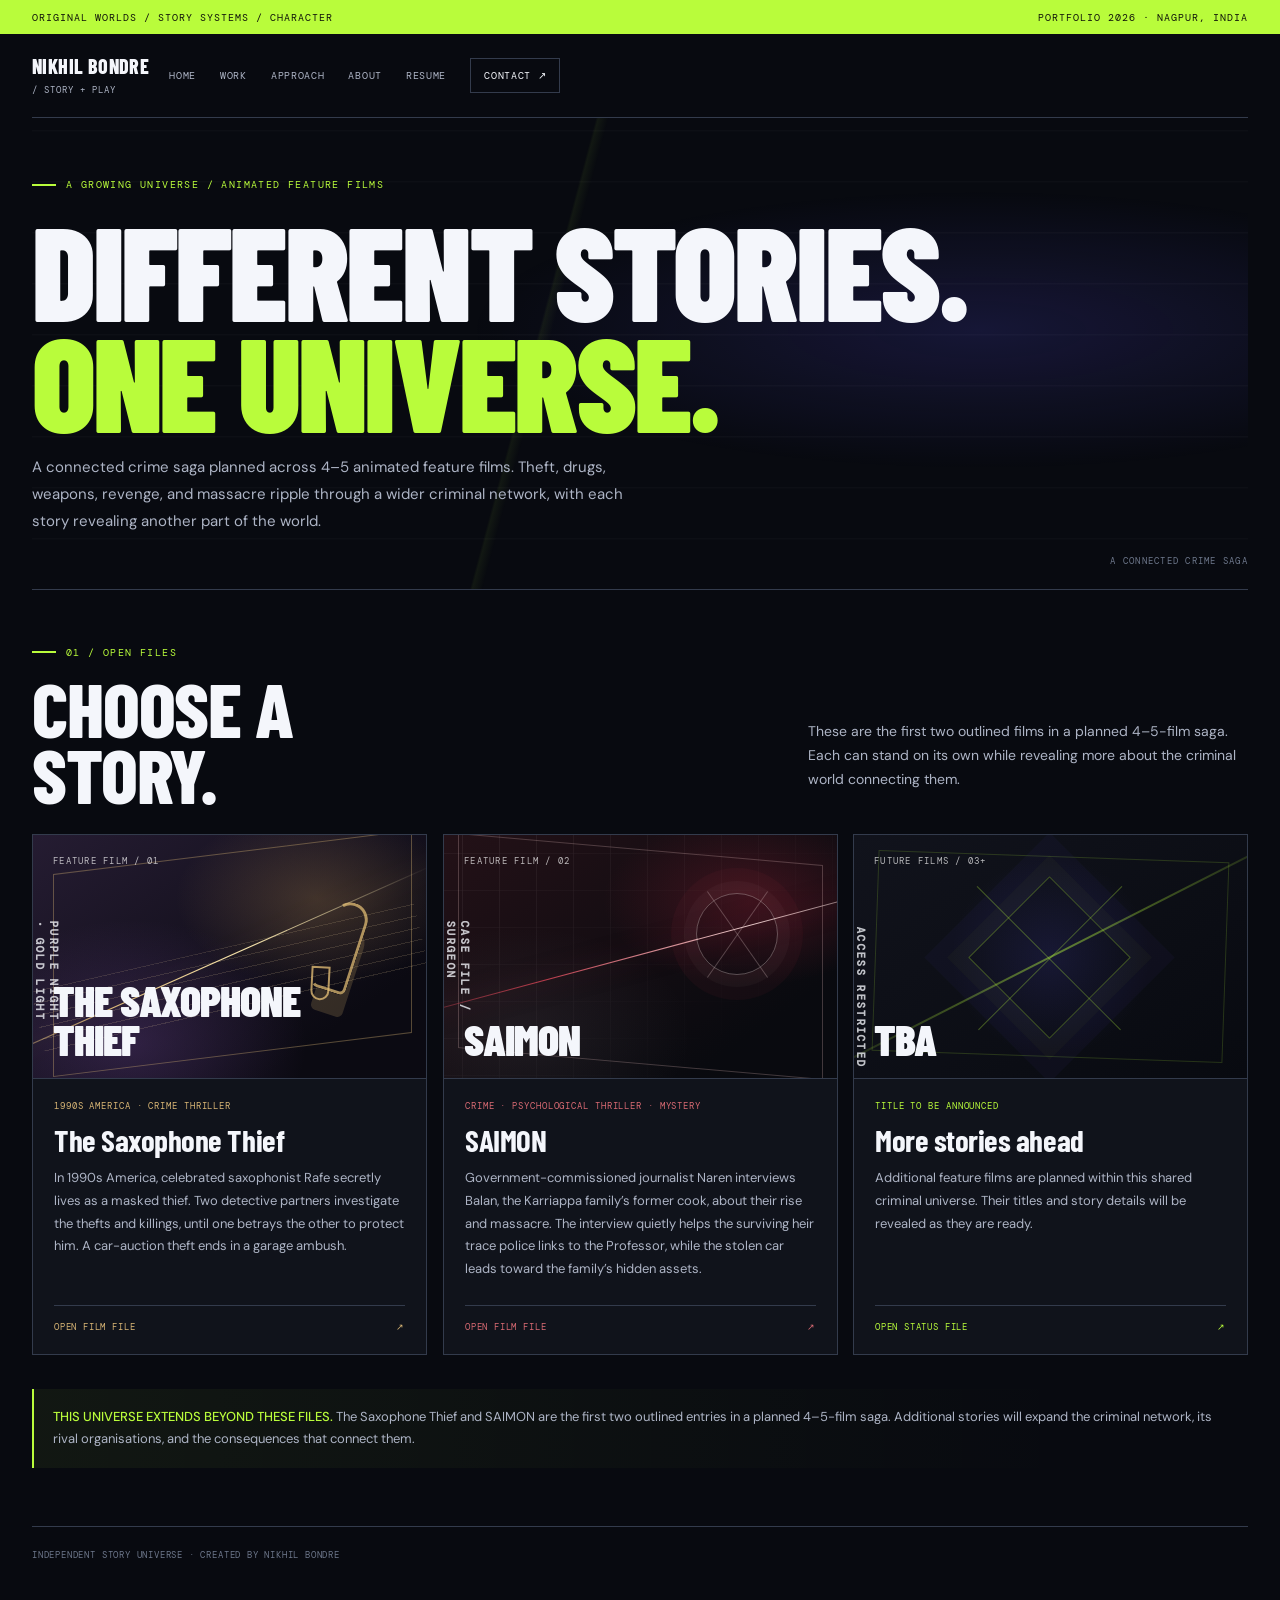
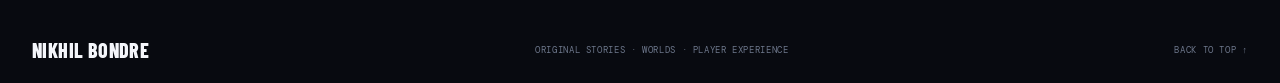
==== commit e8da84d8: "Add files via upload" ====
--- a/connected-universe.html
+++ b/connected-universe.html
@@ -110,7 +110,7 @@
 <script>(function(){let play=false;try{play=sessionStorage.getItem("nb-play-universe-intro")==="1";sessionStorage.removeItem("nb-play-universe-intro")}catch(e){}document.body.classList.add(play?"universe-booting":"universe-skip-intro")})();</script>
 <div class="universe-transition" role="status" aria-live="polite" aria-label="Opening connected universe"><div class="universe-transition-core"><span class="universe-transition-code">NB / SHARED CRIME UNIVERSE / EXPANDING</span><div class="universe-portal" aria-hidden="true"><span>U/01+</span></div><p class="universe-transition-title">A world of consequences</p><div class="universe-motifs" aria-label="Crime, drugs, theft, revenge, weapons, massacre"><span>CRIME</span><span>DRUGS</span><span>THEFT</span><span>REVENGE</span><span>WEAPONS</span><span>MASSACRE</span></div><p class="universe-transition-subtitle">MULTIPLE FILMS · ONE WIDER CRIMINAL NETWORK</p></div></div>
 <div class="topline"><span>ORIGINAL WORLDS / STORY SYSTEMS / CHARACTER</span><span>PORTFOLIO 2026 · NAGPUR, INDIA</span></div>
-<header class="nav wrap"><a class="brand" href="index.html">NIKHIL BONDRE<em> / STORY + PLAY</em></a><button class="menu-toggle" aria-expanded="false" aria-label="Open menu">MENU ☰</button><nav class="navlinks"><a href="index.html#work">WORK</a><a href="index.html#approach">APPROACH</a><a href="index.html#about">ABOUT</a><a class="contact-link" href="index.html#contact">CONTACT ↗</a></nav></header>
+<header class="nav wrap"><a class="brand" href="index.html">NIKHIL BONDRE<em> / STORY + PLAY</em></a><button class="menu-toggle" aria-expanded="false" aria-label="Open menu">MENU ☰</button><nav class="navlinks"><a href="index.html">HOME</a><a href="index.html#work">WORK</a><a href="index.html#approach">APPROACH</a><a href="index.html#about">ABOUT</a><a href="resume.html">RESUME</a><a class="contact-link" href="index.html#contact">CONTACT ↗</a></nav></header>
 <main>
 <section class="universe-intro wrap"><div class="eyebrow universe-kicker">A GROWING UNIVERSE / ANIMATED FEATURE FILMS</div><h1 class="universe-title">Different stories.<br><span>One universe.</span></h1><p>A connected crime saga planned across 4–5 animated feature films. Theft, drugs, weapons, revenge, and massacre ripple through a wider criminal network, with each story revealing another part of the world.</p></section>
 <section class="film-section wrap"><div class="section-head"><div><div class="eyebrow">01 / OPEN FILES</div><h2>Choose a<br>story.</h2></div><p>These are the first two outlined films in a planned 4–5-film saga. Each can stand on its own while revealing more about the criminal world connecting them.</p></div>
@@ -144,4 +144,4 @@
 </script>
 <noscript><style>body.universe-booting .topline,body.universe-booting .nav,body.universe-booting main,body.universe-booting footer{opacity:1!important;visibility:visible!important}.universe-transition{display:none!important}</style></noscript>
 </body>
-</html>
+</html>
--- a/styles.css
+++ b/styles.css
@@ -1,26 +1,26 @@
-@import url('https://fonts.googleapis.com/css2?family=Barlow+Condensed:wght@500;600;700;800;900&family=DM+Mono:wght@400;500&family=DM+Sans:wght@400;500;600;700&family=Space+Grotesk:wght@400;500;600;700&display=swap');
-:root{--bg:#080a10;--panel:#111520;--panel-2:#171c29;--ink:#f4f6fb;--muted:#adb4c5;--soft:#6d778b;--line:#333b4c;--accent:#b9fc3b;--accent2:#6258ff;--display:'Barlow Condensed',Impact,sans-serif;--sans:'Space Grotesk',Arial,sans-serif;--mono:'DM Mono',monospace;--body:'DM Sans',Arial,sans-serif;--max:1240px}
-*{box-sizing:border-box}html{scroll-behavior:smooth;scroll-padding-top:90px}body{margin:0;background:var(--bg);color:var(--ink);font-family:var(--body);line-height:1.55;-webkit-font-smoothing:antialiased;overflow-x:hidden}a{color:inherit;text-decoration:none}button{font:inherit;cursor:pointer}.wrap{width:min(var(--max),calc(100% - 64px));margin-inline:auto}.topline{height:34px;background:var(--accent);color:#11150a;display:flex;justify-content:space-between;align-items:center;padding:0 max(32px,calc((100% - var(--max))/2));font:10px var(--mono);letter-spacing:.1em;text-transform:uppercase}.topline span:last-child{text-align:right}.nav{display:flex;align-items:center;justify-content:space-between;gap:20px;padding:21px 0;border-bottom:1px solid var(--line);position:relative;z-index:5}.brand{font:800 24px/1 var(--display);letter-spacing:.02em;text-transform:uppercase;white-space:nowrap}.brand em{color:var(--accent);font:10px var(--mono);font-style:normal;letter-spacing:.08em;margin-left:8px}.navlinks{display:flex;gap:24px;align-items:center;font:10px var(--mono);letter-spacing:.07em;text-transform:uppercase}.navlinks a{color:var(--muted);transition:color .2s}.navlinks a:hover{color:var(--accent)}.navlinks .contact-link{color:var(--ink);border:1px solid var(--line);padding:10px 13px}.menu-toggle{display:none;background:transparent;border:1px solid var(--line);color:var(--ink);padding:8px 10px}.eyebrow{font:10px var(--mono);letter-spacing:.14em;text-transform:uppercase;color:var(--accent);display:flex;align-items:center;gap:10px}.eyebrow:before{content:'';width:24px;height:2px;background:currentColor}.muted{color:var(--muted)}.text-link{display:inline-flex;gap:14px;align-items:center;font:10px var(--mono);text-transform:uppercase;letter-spacing:.11em;border-bottom:1px solid currentColor;padding-bottom:8px}.text-link:hover{color:var(--accent)}.button{display:inline-flex;align-items:center;justify-content:center;gap:12px;background:var(--accent);color:#10130b;padding:13px 18px;font:500 11px var(--mono);letter-spacing:.07em;text-transform:uppercase;border:1px solid var(--accent);transition:transform .2s,background .2s}.button:hover{transform:translateY(-2px);background:#d5ff7d}.button.outline{background:transparent;color:var(--ink);border-color:var(--line)}.button.outline:hover{border-color:var(--accent);color:var(--accent)}
+@import url("https://fonts.googleapis.com/css2?family=Barlow+Condensed:wght@500;600;700;800;900&family=DM+Mono:wght@400;500&family=DM+Sans:wght@400;500;600;700&family=Space+Grotesk:wght@400;500;600;700&display=swap");
+:root{--bg:#080a10;--panel:#111520;--panel-2:#171c29;--ink:#f4f6fb;--muted:#adb4c5;--soft:#6d778b;--line:#333b4c;--accent:#b9fc3b;--accent2:#6258ff;--display:"Barlow Condensed",Impact,sans-serif;--sans:"Space Grotesk",Arial,sans-serif;--mono:"DM Mono",monospace;--body:"DM Sans",Arial,sans-serif;--max:1240px}
+*{box-sizing:border-box}html{scroll-behavior:smooth;scroll-padding-top:90px}body{margin:0;background:var(--bg);color:var(--ink);font-family:var(--body);line-height:1.55;-webkit-font-smoothing:antialiased;overflow-x:hidden}a{color:inherit;text-decoration:none}button{font:inherit;cursor:pointer}.wrap{width:min(var(--max),calc(100% - 64px));margin-inline:auto}.topline{height:34px;background:var(--accent);color:#11150a;display:flex;justify-content:space-between;align-items:center;padding:0 max(32px,calc((100% - var(--max))/2));font:10px var(--mono);letter-spacing:.1em;text-transform:uppercase}.topline span:last-child{text-align:right}.nav{display:flex;align-items:center;justify-content:space-between;gap:20px;padding:21px 0;border-bottom:1px solid var(--line);position:relative;z-index:5}.brand{font:800 24px/1 var(--display);letter-spacing:.02em;text-transform:uppercase;white-space:nowrap}.brand em{color:var(--accent);font:10px var(--mono);font-style:normal;letter-spacing:.08em;margin-left:8px}.navlinks{display:flex;gap:24px;align-items:center;font:10px var(--mono);letter-spacing:.07em;text-transform:uppercase}.navlinks a{color:var(--muted);transition:color .2s}.navlinks a:hover{color:var(--accent)}.navlinks .contact-link{color:var(--ink);border:1px solid var(--line);padding:10px 13px}.menu-toggle{display:none;background:transparent;border:1px solid var(--line);color:var(--ink);padding:8px 10px}.eyebrow{font:10px var(--mono);letter-spacing:.14em;text-transform:uppercase;color:var(--accent);display:flex;align-items:center;gap:10px}.eyebrow:before{content:"";width:24px;height:2px;background:currentColor}.muted{color:var(--muted)}.text-link{display:inline-flex;gap:14px;align-items:center;font:10px var(--mono);text-transform:uppercase;letter-spacing:.11em;border-bottom:1px solid currentColor;padding-bottom:8px}.text-link:hover{color:var(--accent)}.button{display:inline-flex;align-items:center;justify-content:center;gap:12px;background:var(--accent);color:#10130b;padding:13px 18px;font:500 11px var(--mono);letter-spacing:.07em;text-transform:uppercase;border:1px solid var(--accent);transition:transform .2s,background .2s}.button:hover{transform:translateY(-2px);background:#d5ff7d}.button.outline{background:transparent;color:var(--ink);border-color:var(--line)}.button.outline:hover{border-color:var(--accent);color:var(--accent)}
 /* Homepage: creative workspace, project tiles each use their own visual world. */
-.home-hero{padding:96px 0 66px;position:relative;display:grid;grid-template-columns:1.1fr .9fr;gap:48px;align-items:center}.home-hero:after{content:'STORY / PLAY / CONSEQUENCE';position:absolute;right:0;top:34px;color:#32394a;font:10px var(--mono);letter-spacing:.14em}.home-hero h1{font:900 clamp(72px,11.5vw,150px)/.77 var(--display);letter-spacing:-.025em;text-transform:uppercase;margin:25px 0 30px;max-width:800px}.home-hero h1 span{color:var(--accent);display:block}.home-copy{font-size:17px;line-height:1.75;max-width:540px;color:#c2c8d5;margin-bottom:28px}.home-showcase{min-height:410px;position:relative;border:1px solid #3a4050;overflow:hidden;background:radial-gradient(circle at 65% 36%,#25264b 0,transparent 40%),linear-gradient(145deg,#161b29,#07080c 70%);display:flex;align-items:flex-end;padding:24px}.home-showcase:before{content:'';position:absolute;inset:0;background:linear-gradient(110deg,transparent 30%,rgba(185,252,59,.1) 31%,transparent 32%),repeating-linear-gradient(0deg,transparent 0 54px,rgba(255,255,255,.03) 55px 56px)}.showcase-mark{position:absolute;inset:12% 12% 19%;border:1px solid rgba(185,252,59,.4);transform:skewY(-8deg)}.showcase-mark:before{content:'NB';position:absolute;right:2%;top:1%;font:900 clamp(130px,18vw,230px)/.8 var(--display);color:rgba(255,255,255,.045);letter-spacing:-.06em}.showcase-caption{position:relative;z-index:1;display:flex;justify-content:space-between;gap:20px;width:100%;font:10px var(--mono);letter-spacing:.1em;text-transform:uppercase}.showcase-caption strong{color:var(--accent);font-weight:400}.hero-strip{grid-column:1/-1;display:flex;justify-content:space-between;gap:16px;flex-wrap:wrap;padding-top:18px;border-top:1px solid var(--line);color:var(--soft);font:10px var(--mono);letter-spacing:.08em;text-transform:uppercase}.section{padding:82px 0}.section-head{display:flex;justify-content:space-between;align-items:end;gap:30px;margin-bottom:28px}.section-head h2{font:800 clamp(42px,6vw,78px)/.86 var(--display);text-transform:uppercase;letter-spacing:-.015em;margin:15px 0 0}.section-head p{max-width:390px;color:var(--muted);font-size:14px;line-height:1.7}.feature-project{display:grid;grid-template-columns:1.05fr .95fr;min-height:395px;border:1px solid var(--line);background:#10131c;overflow:hidden;transition:border-color .2s,transform .2s}.feature-project{--tile-accent:#b83a4b}.feature-project:hover,.feature-project:focus-visible{border-color:var(--tile-accent);transform:translateY(-4px);box-shadow:0 14px 32px rgba(0,0,0,.25)}.feature-project:active{transform:translateY(-1px);border-color:var(--tile-accent)}.feature-art{position:relative;min-height:340px;display:flex;align-items:flex-end;padding:23px;isolation:isolate;overflow:hidden;background:#100e14}.feature-art.genocide-art{background:radial-gradient(ellipse at 52% 30%,rgba(137,27,41,.55),transparent 42%),linear-gradient(125deg,#1b0d15,#07080b 75%)}.feature-art.genocide-art:before{content:'G / 01';position:absolute;right:4%;top:8%;font:900 clamp(130px,18vw,235px)/.8 var(--display);color:rgba(255,255,255,.05);letter-spacing:-.07em}.feature-art:after{content:'';position:absolute;inset:14% 15%;border:1px solid rgba(255,255,255,.23);transform:skewY(-9deg);z-index:-1}.art-label{font:10px var(--mono);letter-spacing:.11em;color:#f0e9ed;text-transform:uppercase}.feature-copy{align-self:center;padding:clamp(26px,4vw,56px)}.tag{display:inline-block;font:10px var(--mono);letter-spacing:.1em;text-transform:uppercase;padding:7px 9px;background:var(--accent);color:#10130b}.feature-copy h3{font:900 clamp(56px,8vw,100px)/.82 var(--display);letter-spacing:-.02em;margin:23px 0 19px;text-transform:uppercase}.feature-copy p{color:var(--muted);font-size:15px;line-height:1.75;max-width:500px;margin:0 0 25px}.project-grid{display:grid;grid-template-columns:repeat(3,1fr);gap:14px;margin-top:14px}.project-card{border:1px solid var(--line);background:#10131b;display:flex;flex-direction:column;min-width:0;transition:transform .2s,border-color .2s;will-change:transform}.project-card.loop-project{--tile-accent:#8bc8f5}.project-card.peaks-project{--tile-accent:#8bcff2}.project-card.mystery-project{--tile-accent:#ceae60}.project-card.recon-project{--tile-accent:#b6ef6b}.project-card:hover,.project-card:focus-visible{transform:translateY(-4px);border-color:var(--tile-accent,var(--accent));box-shadow:0 12px 28px rgba(0,0,0,.22)}.project-card:active{transform:translateY(-1px);border-color:var(--tile-accent,var(--accent))}.project-art{height:200px;position:relative;overflow:hidden;display:flex;align-items:flex-end;padding:16px;background:var(--tile-bg,#172133)}.project-art .poster-index{position:absolute;right:12px;top:2px;font:900 clamp(92px,12vw,145px)/.9 var(--display);color:rgba(255,255,255,.13);letter-spacing:-.06em}.project-art .art-caption{position:relative;z-index:2;font:10px var(--mono);letter-spacing:.1em;text-transform:uppercase;color:var(--poster-ink,#f5f7fa)}.project-art:before,.project-art:after{content:'';position:absolute;pointer-events:none}.project-art.loop-art{--tile-bg:#091421;--tile-accent:#8bc8f5;--poster-ink:#d4ecff;background:linear-gradient(180deg,#0c1d31,#10101a)}.loop-art:before{inset:0;background:repeating-linear-gradient(170deg,transparent 0 21px,rgba(125,186,232,.11) 22px 23px)}.loop-art:after{width:90px;height:150px;right:15%;bottom:-60px;border:1px solid #6b9cc3;transform:rotate(26deg);box-shadow:0 0 0 20px rgba(101,153,196,.07),0 0 0 42px rgba(101,153,196,.05)}.project-art.peaks-art{--tile-bg:#8ec9e9;--tile-accent:#8bcff2;--poster-ink:#09283b;background:linear-gradient(#8ed0f2,#eaf8ff 63%,#b9ddeb)}.peaks-art:before{bottom:0;left:0;width:100%;height:78%;background:#fff;clip-path:polygon(0 100%,23% 26%,35% 52%,51% 0,76% 72%,88% 36%,100% 76%,100% 100%)}.peaks-art:after{bottom:0;left:0;width:100%;height:62%;background:#9dbacb;clip-path:polygon(0 100%,17% 42%,34% 82%,56% 24%,73% 68%,90% 18%,100% 53%,100% 100%);opacity:.85}.project-art.noir-art{--tile-bg:#111629;--tile-accent:#e6c65f;--poster-ink:#fff0a3;background:radial-gradient(circle at 70% 25%,#4f3d6f,transparent 35%),linear-gradient(140deg,#182547,#080d1a)}.noir-art:before{inset:auto 0 0;height:53%;background:linear-gradient(90deg,#080b15 0 12%,transparent 12% 18%,#080b15 18% 30%,transparent 30% 34%,#080b15 34% 55%,transparent 55% 63%,#080b15 63% 80%,transparent 80% 86%,#080b15 86%);clip-path:polygon(0 15%,10% 15%,10% 0,20% 0,20% 26%,36% 26%,36% 5%,48% 5%,48% 30%,62% 30%,62% 0,72% 0,72% 15%,85% 15%,85% 35%,100% 35%,100% 100%,0 100%)}.noir-art:after{width:180px;height:2px;background:#e6c65f;box-shadow:0 0 24px #f0bf52;top:36%;right:-20px;transform:rotate(-25deg)}.project-art.mystery-art{--tile-bg:#0c1a19;--tile-accent:#ceae60;--poster-ink:#e4d3a1;background:radial-gradient(circle at 72% 30%,#29564e,transparent 42%),linear-gradient(130deg,#0f2422,#07100f)}.mystery-art:before{width:140px;height:140px;border:1px solid #c7a85d;border-radius:50%;top:-55px;right:24px;box-shadow:0 0 0 16px rgba(199,168,93,.08),0 0 0 34px rgba(199,168,93,.04)}.project-art.recon-art{--tile-bg:#101912;--tile-accent:#b6ef6b;--poster-ink:#d6f7bb;background:linear-gradient(135deg,#16291d,#08100b)}.recon-art:before{inset:14px;background:linear-gradient(90deg,transparent 49%,rgba(160,234,110,.2) 50%,transparent 51%),linear-gradient(0deg,transparent 49%,rgba(160,234,110,.2) 50%,transparent 51%);background-size:36px 36px}.recon-art:after{width:92px;height:92px;border:1px solid #8bcf5b;left:calc(50% - 46px);top:calc(50% - 46px);transform:rotate(45deg)}.card-info{padding:20px 20px 16px;display:flex;flex-direction:column;flex:1}.card-info .meta{color:var(--tile-accent,var(--accent));font:10px var(--mono);letter-spacing:.1em;text-transform:uppercase}.card-info h3{font:700 32px/.98 var(--display);letter-spacing:.005em;margin:12px 0 8px}.card-info p{color:var(--muted);font-size:13px;line-height:1.65;margin:0 0 20px}.card-bottom{margin-top:auto;padding-top:14px;border-top:1px solid var(--line);display:flex;justify-content:space-between;gap:16px;color:var(--soft);font:9px var(--mono);letter-spacing:.08em;text-transform:uppercase}
+.home-copy{font-size:17px;line-height:1.75;max-width:540px;color:#c2c8d5;margin-bottom:28px}.section{padding:82px 0}.section-head{display:flex;justify-content:space-between;align-items:end;gap:30px;margin-bottom:28px}.section-head h2{font:800 clamp(42px,6vw,78px)/.86 var(--display);text-transform:uppercase;letter-spacing:-.015em;margin:15px 0 0}.section-head p{max-width:390px;color:var(--muted);font-size:14px;line-height:1.7}.feature-project{display:grid;grid-template-columns:1.05fr .95fr;min-height:395px;border:1px solid var(--line);background:#10131c;overflow:hidden;transition:border-color .2s,transform .2s}.feature-project{--tile-accent:#b83a4b}.feature-project:hover,.feature-project:focus-visible{border-color:var(--tile-accent);transform:translateY(-4px);box-shadow:0 14px 32px rgba(0,0,0,.25)}.feature-project:active{transform:translateY(-1px);border-color:var(--tile-accent)}.feature-art{position:relative;min-height:340px;display:flex;align-items:flex-end;padding:23px;isolation:isolate;overflow:hidden;background:#100e14}.feature-art.genocide-art{background:radial-gradient(ellipse at 52% 30%,rgba(137,27,41,.55),transparent 42%),linear-gradient(125deg,#1b0d15,#07080b 75%)}.feature-art.genocide-art:before{content:"G / 01";position:absolute;right:4%;top:8%;font:900 clamp(130px,18vw,235px)/.8 var(--display);color:rgba(255,255,255,.05);letter-spacing:-.07em}.feature-art:after{content:"";position:absolute;inset:14% 15%;border:1px solid rgba(255,255,255,.23);transform:skewY(-9deg);z-index:-1}.art-label{font:10px var(--mono);letter-spacing:.11em;color:#f0e9ed;text-transform:uppercase}.feature-copy{align-self:center;padding:clamp(26px,4vw,56px)}.tag{display:inline-block;font:10px var(--mono);letter-spacing:.1em;text-transform:uppercase;padding:7px 9px;background:var(--accent);color:#10130b}.feature-copy h3{font:900 clamp(56px,8vw,100px)/.82 var(--display);letter-spacing:-.02em;margin:23px 0 19px;text-transform:uppercase}.feature-copy p{color:var(--muted);font-size:15px;line-height:1.75;max-width:500px;margin:0 0 25px}.project-grid{display:grid;grid-template-columns:repeat(3,1fr);gap:14px;margin-top:14px}.project-card{border:1px solid var(--line);background:#10131b;display:flex;flex-direction:column;min-width:0;transition:transform .2s,border-color .2s;will-change:transform}.project-card.loop-project{--tile-accent:#8bc8f5}.project-card.peaks-project{--tile-accent:#8bcff2}.project-card.mystery-project{--tile-accent:#ceae60}.project-card.recon-project{--tile-accent:#b6ef6b}.project-card:hover,.project-card:focus-visible{transform:translateY(-4px);border-color:var(--tile-accent,var(--accent));box-shadow:0 12px 28px rgba(0,0,0,.22)}.project-card:active{transform:translateY(-1px);border-color:var(--tile-accent,var(--accent))}.project-art{height:200px;position:relative;overflow:hidden;display:flex;align-items:flex-end;padding:16px;background:var(--tile-bg,#172133)}.project-art .poster-index{position:absolute;right:12px;top:2px;font:900 clamp(92px,12vw,145px)/.9 var(--display);color:rgba(255,255,255,.13);letter-spacing:-.06em}.project-art .art-caption{position:relative;z-index:2;font:10px var(--mono);letter-spacing:.1em;text-transform:uppercase;color:var(--poster-ink,#f5f7fa)}.project-art:before,.project-art:after{content:"";position:absolute;pointer-events:none}.project-art.loop-art{--tile-bg:#091421;--tile-accent:#8bc8f5;--poster-ink:#d4ecff;background:linear-gradient(180deg,#0c1d31,#10101a)}.loop-art:before{inset:0;background:repeating-linear-gradient(170deg,transparent 0 21px,rgba(125,186,232,.11) 22px 23px)}.loop-art:after{width:90px;height:150px;right:15%;bottom:-60px;border:1px solid #6b9cc3;transform:rotate(26deg);box-shadow:0 0 0 20px rgba(101,153,196,.07),0 0 0 42px rgba(101,153,196,.05)}.project-art.peaks-art{--tile-bg:#8ec9e9;--tile-accent:#8bcff2;--poster-ink:#09283b;background:linear-gradient(#8ed0f2,#eaf8ff 63%,#b9ddeb)}.peaks-art:before{bottom:0;left:0;width:100%;height:78%;background:#fff;clip-path:polygon(0 100%,23% 26%,35% 52%,51% 0,76% 72%,88% 36%,100% 76%,100% 100%)}.peaks-art:after{bottom:0;left:0;width:100%;height:62%;background:#9dbacb;clip-path:polygon(0 100%,17% 42%,34% 82%,56% 24%,73% 68%,90% 18%,100% 53%,100% 100%);opacity:.85}.project-art.noir-art{--tile-bg:#111629;--tile-accent:#e6c65f;--poster-ink:#fff0a3;background:radial-gradient(circle at 70% 25%,#4f3d6f,transparent 35%),linear-gradient(140deg,#182547,#080d1a)}.noir-art:before{inset:auto 0 0;height:53%;background:linear-gradient(90deg,#080b15 0 12%,transparent 12% 18%,#080b15 18% 30%,transparent 30% 34%,#080b15 34% 55%,transparent 55% 63%,#080b15 63% 80%,transparent 80% 86%,#080b15 86%);clip-path:polygon(0 15%,10% 15%,10% 0,20% 0,20% 26%,36% 26%,36% 5%,48% 5%,48% 30%,62% 30%,62% 0,72% 0,72% 15%,85% 15%,85% 35%,100% 35%,100% 100%,0 100%)}.noir-art:after{width:180px;height:2px;background:#e6c65f;box-shadow:0 0 24px #f0bf52;top:36%;right:-20px;transform:rotate(-25deg)}.project-art.mystery-art{--tile-bg:#0c1a19;--tile-accent:#ceae60;--poster-ink:#e4d3a1;background:radial-gradient(circle at 72% 30%,#29564e,transparent 42%),linear-gradient(130deg,#0f2422,#07100f)}.mystery-art:before{width:140px;height:140px;border:1px solid #c7a85d;border-radius:50%;top:-55px;right:24px;box-shadow:0 0 0 16px rgba(199,168,93,.08),0 0 0 34px rgba(199,168,93,.04)}.project-art.recon-art{--tile-bg:#101912;--tile-accent:#b6ef6b;--poster-ink:#d6f7bb;background:linear-gradient(135deg,#16291d,#08100b)}.recon-art:before{inset:14px;background:linear-gradient(90deg,transparent 49%,rgba(160,234,110,.2) 50%,transparent 51%),linear-gradient(0deg,transparent 49%,rgba(160,234,110,.2) 50%,transparent 51%);background-size:36px 36px}.recon-art:after{width:92px;height:92px;border:1px solid #8bcf5b;left:calc(50% - 46px);top:calc(50% - 46px);transform:rotate(45deg)}.card-info{padding:20px 20px 16px;display:flex;flex-direction:column;flex:1}.card-info .meta{color:var(--tile-accent,var(--accent));font:10px var(--mono);letter-spacing:.1em;text-transform:uppercase}.card-info h3{font:700 32px/.98 var(--display);letter-spacing:.005em;margin:12px 0 8px}.card-info p{color:var(--muted);font-size:13px;line-height:1.65;margin:0 0 20px}.card-bottom{margin-top:auto;padding-top:14px;border-top:1px solid var(--line);display:flex;justify-content:space-between;gap:16px;color:var(--soft);font:9px var(--mono);letter-spacing:.08em;text-transform:uppercase}
 .approach{background:#0c1018;border-block:1px solid var(--line)}.approach-grid{display:grid;grid-template-columns:.8fr 1.2fr;gap:70px;padding:78px 0}.approach-grid h2{font:900 clamp(48px,7vw,84px)/.86 var(--display);letter-spacing:-.01em;text-transform:uppercase;margin:18px 0}.approach-grid .lead{color:var(--muted);max-width:440px}.principle{display:grid;grid-template-columns:38px 1fr 20px;gap:15px;border-top:1px solid var(--line);padding:22px 0}.principle .idx{font:11px var(--mono);color:var(--accent)}.principle h3{font-size:17px;margin:0 0 5px}.principle p{font-size:13px;color:var(--muted);margin:0;max-width:520px}.about-grid{display:grid;grid-template-columns:.8fr 1.2fr;gap:60px}.about-grid h2{font:900 clamp(48px,7vw,78px)/.86 var(--display);letter-spacing:-.02em;text-transform:uppercase;margin:18px 0}.about-copy{color:var(--muted);line-height:1.8}.about-copy .lead{color:var(--ink);font-size:20px}.facts{display:grid;grid-template-columns:1fr 1fr;gap:18px;margin-top:28px}.facts div{border-top:1px solid var(--line);padding-top:11px}.facts span{display:block;color:var(--soft);font:9px var(--mono);letter-spacing:.1em}.facts strong{display:block;color:var(--ink);font:12px var(--mono);margin-top:7px}.contact{background:var(--accent);color:#11150a;padding:68px 0}.contact .eyebrow{color:#11150a}.contact h2{font:900 clamp(52px,8vw,98px)/.84 var(--display);letter-spacing:-.02em;text-transform:uppercase;margin:20px 0}.contact p{max-width:560px;color:#2e3a21;margin-bottom:25px}.contact .button{background:#10140a;border-color:#10140a;color:var(--accent)}footer{display:flex;justify-content:space-between;align-items:center;gap:18px;padding:23px 0;color:var(--soft);font:9px var(--mono);letter-spacing:.07em;text-transform:uppercase}footer .brand{color:var(--ink);font-size:20px}footer .brand em{display:none}
 /* Shared project page layout; each page overrides the palette and its art. */
-.project-hero{padding:38px 0 36px;position:relative}.back{font:10px var(--mono);letter-spacing:.08em;text-transform:uppercase;color:var(--accent)}.project-hero .eyebrow{margin-top:42px}.project-title{font:900 clamp(76px,13vw,168px)/.76 var(--display);letter-spacing:-.01em;text-transform:uppercase;margin:22px 0 24px}.project-dek{font-size:18px;color:var(--muted);line-height:1.7;max-width:780px;margin:0}.project-meta{display:flex;gap:9px;flex-wrap:wrap;margin-top:24px}.project-meta span{font:9px var(--mono);letter-spacing:.08em;padding:8px 10px;border:1px solid var(--line);color:var(--muted);text-transform:uppercase}.project-banner{margin-top:34px;min-height:220px;border:1px solid var(--line);position:relative;overflow:hidden;display:flex;align-items:flex-end;padding:23px;background:var(--banner-bg,linear-gradient(145deg,#151a25,#090b11))}.project-banner:before,.project-banner:after{content:'';position:absolute;pointer-events:none}.project-banner .banner-label{position:relative;z-index:1;font:10px var(--mono);letter-spacing:.12em;text-transform:uppercase;color:var(--banner-ink,var(--ink))}.page-content{display:grid;grid-template-columns:minmax(0,1fr) 270px;gap:54px;padding:48px 0 74px}.prose{max-width:880px;color:var(--muted);line-height:1.8;font-size:15px}.prose>h2{font:800 clamp(36px,4.3vw,56px)/.9 var(--display);text-transform:uppercase;letter-spacing:-.01em;color:var(--ink);margin:58px 0 18px}.prose>h2:first-child{margin-top:0}.prose h3{font:700 26px/1 var(--display);text-transform:uppercase;color:var(--accent);margin:32px 0 12px}.prose strong{color:var(--ink)}.prose p{margin:0 0 16px}.prose ul{padding-left:21px}.prose li{padding-left:5px;margin:7px 0}.prose li::marker{color:var(--accent)}.prose blockquote{margin:30px 0;padding:14px 0 14px 22px;border-left:3px solid var(--accent);font:600 clamp(24px,3.1vw,37px)/1.2 var(--display);color:var(--ink)}.chapter-list{display:grid;gap:10px;margin:24px 0}.chapter{border:1px solid var(--line);background:var(--panel);padding:18px 20px;display:grid;grid-template-columns:50px 1fr;gap:14px}.chapter .num{font:14px var(--mono);color:var(--accent)}.chapter h3{font:700 23px/1 var(--display);margin:0 0 7px;color:var(--ink);text-transform:uppercase}.chapter p{margin:0;font-size:13px}.fact-panel{border:1px solid var(--line);background:var(--panel);padding:20px;margin:0 0 14px}.fact-panel h3{font:700 24px/1 var(--display);text-transform:uppercase;margin:0 0 13px;color:var(--ink)}.fact-panel p,.fact-panel li{font-size:12px;color:var(--muted);line-height:1.65}.fact-panel ul{padding-left:18px;margin-bottom:0}.fact-kv{padding:12px 0;border-top:1px solid var(--line)}.fact-kv span{display:block;font:9px var(--mono);letter-spacing:.1em;color:var(--soft);text-transform:uppercase}.fact-kv strong{display:block;margin-top:5px;font:12px var(--mono);color:var(--ink)}.video-frame{width:100%;aspect-ratio:16/9;position:relative;overflow:hidden;border:1px solid var(--line);background:#020306;margin:24px 0 10px}.video-frame video{width:100%;height:100%;object-fit:contain;display:block;background:#020306}.video-caption{display:flex;justify-content:space-between;gap:16px;font:9px var(--mono);letter-spacing:.09em;text-transform:uppercase;color:var(--soft);margin-bottom:30px}.mini-timeline{border-left:1px solid var(--accent);margin:25px 0;padding-left:21px}.mini-timeline article{position:relative;margin:0 0 24px}.mini-timeline article:before{content:'';position:absolute;width:7px;height:7px;left:-25px;top:7px;background:var(--accent)}.mini-timeline h3{margin:0 0 7px}.mini-timeline p{margin:0}.next-project{display:flex;justify-content:space-between;gap:20px;border-top:1px solid var(--line);padding:23px 0 28px;font:10px var(--mono);letter-spacing:.08em;text-transform:uppercase;color:var(--muted)}.next-project a:hover{color:var(--accent)}
+.project-hero{padding:38px 0 36px;position:relative}.back{font:10px var(--mono);letter-spacing:.08em;text-transform:uppercase;color:var(--accent)}.project-hero .eyebrow{margin-top:42px}.project-title{font:900 clamp(76px,13vw,168px)/.76 var(--display);letter-spacing:-.01em;text-transform:uppercase;margin:22px 0 24px}.project-dek{font-size:18px;color:var(--muted);line-height:1.7;max-width:780px;margin:0}.project-meta{display:flex;gap:9px;flex-wrap:wrap;margin-top:24px}.project-meta span{font:9px var(--mono);letter-spacing:.08em;padding:8px 10px;border:1px solid var(--line);color:var(--muted);text-transform:uppercase}.project-banner{margin-top:34px;min-height:220px;border:1px solid var(--line);position:relative;overflow:hidden;display:flex;align-items:flex-end;padding:23px;background:var(--banner-bg,linear-gradient(145deg,#151a25,#090b11))}.project-banner:before,.project-banner:after{content:"";position:absolute;pointer-events:none}.project-banner .banner-label{position:relative;z-index:1;font:10px var(--mono);letter-spacing:.12em;text-transform:uppercase;color:var(--banner-ink,var(--ink))}.page-content{display:grid;grid-template-columns:minmax(0,1fr) 270px;gap:54px;padding:48px 0 74px}.prose{max-width:880px;color:var(--muted);line-height:1.8;font-size:15px}.prose>h2{font:800 clamp(36px,4.3vw,56px)/.9 var(--display);text-transform:uppercase;letter-spacing:-.01em;color:var(--ink);margin:58px 0 18px}.prose>h2:first-child{margin-top:0}.prose h3{font:700 26px/1 var(--display);text-transform:uppercase;color:var(--accent);margin:32px 0 12px}.prose strong{color:var(--ink)}.prose p{margin:0 0 16px}.prose ul{padding-left:21px}.prose li{padding-left:5px;margin:7px 0}.prose li::marker{color:var(--accent)}.prose blockquote{margin:30px 0;padding:14px 0 14px 22px;border-left:3px solid var(--accent);font:600 clamp(24px,3.1vw,37px)/1.2 var(--display);color:var(--ink)}.chapter-list{display:grid;gap:10px;margin:24px 0}.chapter{border:1px solid var(--line);background:var(--panel);padding:18px 20px;display:grid;grid-template-columns:50px 1fr;gap:14px}.chapter .num{font:14px var(--mono);color:var(--accent)}.chapter h3{font:700 23px/1 var(--display);margin:0 0 7px;color:var(--ink);text-transform:uppercase}.chapter p{margin:0;font-size:13px}.fact-panel{border:1px solid var(--line);background:var(--panel);padding:20px;margin:0 0 14px}.fact-panel h3{font:700 24px/1 var(--display);text-transform:uppercase;margin:0 0 13px;color:var(--ink)}.fact-panel p,.fact-panel li{font-size:12px;color:var(--muted);line-height:1.65}.fact-panel ul{padding-left:18px;margin-bottom:0}.fact-kv{padding:12px 0;border-top:1px solid var(--line)}.fact-kv span{display:block;font:9px var(--mono);letter-spacing:.1em;color:var(--soft);text-transform:uppercase}.fact-kv strong{display:block;margin-top:5px;font:12px var(--mono);color:var(--ink)}.video-frame{width:100%;aspect-ratio:16/9;position:relative;overflow:hidden;border:1px solid var(--line);background:#020306;margin:24px 0 10px}.video-frame video{width:100%;height:100%;object-fit:contain;display:block;background:#020306}.video-caption{display:flex;justify-content:space-between;gap:16px;font:9px var(--mono);letter-spacing:.09em;text-transform:uppercase;color:var(--soft);margin-bottom:30px}.mini-timeline{border-left:1px solid var(--accent);margin:25px 0;padding-left:21px}.mini-timeline article{position:relative;margin:0 0 24px}.mini-timeline article:before{content:"";position:absolute;width:7px;height:7px;left:-25px;top:7px;background:var(--accent)}.mini-timeline h3{margin:0 0 7px}.mini-timeline p{margin:0}.next-project{display:flex;justify-content:space-between;gap:20px;border-top:1px solid var(--line);padding:23px 0 28px;font:10px var(--mono);letter-spacing:.08em;text-transform:uppercase;color:var(--muted)}.next-project a:hover{color:var(--accent)}
 /* Per-project world palettes */
-.theme-genocide{--bg:#080609;--panel:#130e14;--panel-2:#20131a;--ink:#f5f0f1;--muted:#b7aab1;--soft:#806e77;--line:#3b2731;--accent:#ef4a48;--accent2:#9d1e36;--banner-bg:radial-gradient(ellipse at 68% 29%,rgba(165,28,48,.5),transparent 32%),linear-gradient(130deg,#211017,#080609 78%)}.theme-genocide .project-banner:before{content:'GENJO';position:absolute;right:4%;top:-15%;font:900 clamp(100px,17vw,210px)/1 var(--display);color:rgba(245,240,241,.05);letter-spacing:-.02em}.theme-genocide .project-banner:after{inset:15% 13%;border:1px solid rgba(239,74,72,.37);transform:skewY(-8deg)}.theme-peaks{--bg:#eff8fc;--panel:#fff;--panel-2:#e1f1f9;--ink:#103049;--muted:#4b6c80;--soft:#6f8fa0;--line:#c4dce8;--accent:#148fca;--accent2:#85d3f2;--banner-bg:linear-gradient(180deg,#7fc8ed 0%,#dbf2ff 64%,#fff 64%)}.theme-peaks .topline{background:#a4e1f7;color:#0c3850}.theme-peaks .brand em{color:#148fca}.theme-peaks .navlinks a{color:#4b6c80}.theme-peaks .navlinks a:hover{color:#0875aa}.theme-peaks .project-banner:before{content:'';position:absolute;bottom:0;left:0;width:100%;height:95%;background:#fff;clip-path:polygon(0 100%,20% 39%,33% 59%,51% 0,66% 56%,81% 23%,100% 64%,100% 100%)}.theme-peaks .project-banner:after{content:'';position:absolute;bottom:0;left:0;width:100%;height:72%;background:#99c8df;clip-path:polygon(0 100%,17% 48%,32% 84%,52% 16%,71% 72%,86% 35%,100% 57%,100% 100%);opacity:.9}.theme-peaks .project-banner .banner-label{color:#12364d}.theme-peaks .navlinks .contact-link{border-color:#9dc7da;color:#103049}.theme-peaks .button{color:white}.theme-peaks footer .brand{color:#103049}.theme-noir{--bg:#080d1c;--panel:#0e1730;--panel-2:#192443;--ink:#f8f4df;--muted:#b7c0d8;--soft:#7380a3;--line:#303b5d;--accent:#f2ce55;--accent2:#d14b7e;--banner-bg:radial-gradient(circle at 76% 16%,rgba(117,82,154,.7),transparent 18%),linear-gradient(155deg,#1e2f5c,#080d1c 72%)}.theme-noir .project-title{font-size:clamp(63px,10vw,132px);text-shadow:4px 4px 0 #76294c}.theme-noir .project-banner:before{content:'';position:absolute;bottom:0;left:0;right:0;height:68%;background:linear-gradient(90deg,#070b18 0 10%,transparent 10% 15%,#070b18 15% 25%,transparent 25% 31%,#070b18 31% 43%,transparent 43% 51%,#070b18 51% 67%,transparent 67% 71%,#070b18 71% 85%,transparent 85% 89%,#070b18 89%);clip-path:polygon(0 35%,8% 35%,8% 0,17% 0,17% 24%,30% 24%,30% 4%,38% 4%,38% 31%,53% 31%,53% 0,63% 0,63% 20%,78% 20%,78% 43%,100% 43%,100% 100%,0 100%)}.theme-noir .project-banner:after{width:44%;height:2px;right:-2%;top:46%;background:var(--accent);box-shadow:0 0 25px var(--accent);transform:rotate(-17deg)}.theme-loop{--bg:#070e17;--panel:#0c1927;--panel-2:#122338;--ink:#eaf5ff;--muted:#a9bfd0;--soft:#617c94;--line:#253d51;--accent:#8bcff7;--accent2:#ffbb62;--banner-bg:repeating-linear-gradient(170deg,rgba(110,166,205,.1) 0 1px,transparent 1px 30px),linear-gradient(135deg,#102a40,#070e17 72%)}.theme-loop .project-banner:before{content:'41';position:absolute;right:6%;top:-17%;font:900 clamp(140px,23vw,290px)/1 var(--display);color:rgba(139,207,247,.08)}.theme-loop .project-banner:after{inset:12% 20%;border:1px solid rgba(139,207,247,.38);transform:rotate(-5deg)}.theme-recon{--bg:#09110c;--panel:#111e15;--panel-2:#192b1d;--ink:#e9f4e9;--muted:#afc1ae;--soft:#708a72;--line:#304634;--accent:#b8ef72;--accent2:#dcab54;--banner-bg:linear-gradient(90deg,transparent 49%,rgba(184,239,114,.13) 50%,transparent 51%),linear-gradient(0deg,transparent 49%,rgba(184,239,114,.13) 50%,transparent 51%),linear-gradient(135deg,#15271a,#070d09);background-size:auto,auto,auto}.theme-recon .project-banner{background-size:40px 40px,40px 40px,auto}.theme-recon .project-banner:before{content:'R / 06';position:absolute;right:4%;top:5%;font:900 clamp(100px,15vw,180px)/1 var(--display);color:rgba(184,239,114,.05)}.theme-mystery{--bg:#0b1514;--panel:#101f1e;--panel-2:#182b28;--ink:#f0eee4;--muted:#bdc7bb;--soft:#788c80;--line:#304943;--accent:#d4b25d;--accent2:#4a8977;--banner-bg:radial-gradient(circle at 75% 15%,rgba(212,178,93,.24),transparent 27%),linear-gradient(135deg,#18312c,#08100f 75%)}.theme-mystery .project-banner:before{content:'';position:absolute;width:160px;height:160px;border:1px solid rgba(212,178,93,.7);border-radius:50%;right:12%;top:-50px;box-shadow:0 0 0 20px rgba(212,178,93,.06),0 0 0 45px rgba(212,178,93,.03)}
+.theme-genocide{--bg:#080609;--panel:#130e14;--panel-2:#20131a;--ink:#f5f0f1;--muted:#b7aab1;--soft:#806e77;--line:#3b2731;--accent:#ef4a48;--accent2:#9d1e36;--banner-bg:radial-gradient(ellipse at 68% 29%,rgba(165,28,48,.5),transparent 32%),linear-gradient(130deg,#211017,#080609 78%)}.theme-genocide .project-banner:before{content:"GENJO";position:absolute;right:4%;top:-15%;font:900 clamp(100px,17vw,210px)/1 var(--display);color:rgba(245,240,241,.05);letter-spacing:-.02em}.theme-genocide .project-banner:after{inset:15% 13%;border:1px solid rgba(239,74,72,.37);transform:skewY(-8deg)}.theme-peaks{--bg:#eff8fc;--panel:#fff;--panel-2:#e1f1f9;--ink:#103049;--muted:#4b6c80;--soft:#6f8fa0;--line:#c4dce8;--accent:#148fca;--accent2:#85d3f2;--banner-bg:linear-gradient(180deg,#7fc8ed 0%,#dbf2ff 64%,#fff 64%)}.theme-peaks .topline{background:#a4e1f7;color:#0c3850}.theme-peaks .brand em{color:#148fca}.theme-peaks .navlinks a{color:#4b6c80}.theme-peaks .navlinks a:hover{color:#0875aa}.theme-peaks .project-banner:before{content:"";position:absolute;bottom:0;left:0;width:100%;height:95%;background:#fff;clip-path:polygon(0 100%,20% 39%,33% 59%,51% 0,66% 56%,81% 23%,100% 64%,100% 100%)}.theme-peaks .project-banner:after{content:"";position:absolute;bottom:0;left:0;width:100%;height:72%;background:#99c8df;clip-path:polygon(0 100%,17% 48%,32% 84%,52% 16%,71% 72%,86% 35%,100% 57%,100% 100%);opacity:.9}.theme-peaks .project-banner .banner-label{color:#12364d}.theme-peaks .navlinks .contact-link{border-color:#9dc7da;color:#103049}.theme-peaks .button{color:white}.theme-peaks footer .brand{color:#103049}.theme-noir{--bg:#080d1c;--panel:#0e1730;--panel-2:#192443;--ink:#f8f4df;--muted:#b7c0d8;--soft:#7380a3;--line:#303b5d;--accent:#f2ce55;--accent2:#d14b7e;--banner-bg:radial-gradient(circle at 76% 16%,rgba(117,82,154,.7),transparent 18%),linear-gradient(155deg,#1e2f5c,#080d1c 72%)}.theme-noir .project-title{font-size:clamp(63px,10vw,132px);text-shadow:4px 4px 0 #76294c}.theme-noir .project-banner:before{content:"";position:absolute;bottom:0;left:0;right:0;height:68%;background:linear-gradient(90deg,#070b18 0 10%,transparent 10% 15%,#070b18 15% 25%,transparent 25% 31%,#070b18 31% 43%,transparent 43% 51%,#070b18 51% 67%,transparent 67% 71%,#070b18 71% 85%,transparent 85% 89%,#070b18 89%);clip-path:polygon(0 35%,8% 35%,8% 0,17% 0,17% 24%,30% 24%,30% 4%,38% 4%,38% 31%,53% 31%,53% 0,63% 0,63% 20%,78% 20%,78% 43%,100% 43%,100% 100%,0 100%)}.theme-noir .project-banner:after{width:44%;height:2px;right:-2%;top:46%;background:var(--accent);box-shadow:0 0 25px var(--accent);transform:rotate(-17deg)}.theme-loop{--bg:#070e17;--panel:#0c1927;--panel-2:#122338;--ink:#eaf5ff;--muted:#a9bfd0;--soft:#617c94;--line:#253d51;--accent:#8bcff7;--accent2:#ffbb62;--banner-bg:repeating-linear-gradient(170deg,rgba(110,166,205,.1) 0 1px,transparent 1px 30px),linear-gradient(135deg,#102a40,#070e17 72%)}.theme-loop .project-banner:before{content:"41";position:absolute;right:6%;top:-17%;font:900 clamp(140px,23vw,290px)/1 var(--display);color:rgba(139,207,247,.08)}.theme-loop .project-banner:after{inset:12% 20%;border:1px solid rgba(139,207,247,.38);transform:rotate(-5deg)}.theme-recon{--bg:#09110c;--panel:#111e15;--panel-2:#192b1d;--ink:#e9f4e9;--muted:#afc1ae;--soft:#708a72;--line:#304634;--accent:#b8ef72;--accent2:#dcab54;--banner-bg:linear-gradient(90deg,transparent 49%,rgba(184,239,114,.13) 50%,transparent 51%),linear-gradient(0deg,transparent 49%,rgba(184,239,114,.13) 50%,transparent 51%),linear-gradient(135deg,#15271a,#070d09);background-size:auto,auto,auto}.theme-recon .project-banner{background-size:40px 40px,40px 40px,auto}.theme-recon .project-banner:before{content:"R / 06";position:absolute;right:4%;top:5%;font:900 clamp(100px,15vw,180px)/1 var(--display);color:rgba(184,239,114,.05)}.theme-mystery{--bg:#0b1514;--panel:#101f1e;--panel-2:#182b28;--ink:#f0eee4;--muted:#bdc7bb;--soft:#788c80;--line:#304943;--accent:#d4b25d;--accent2:#4a8977;--banner-bg:radial-gradient(circle at 75% 15%,rgba(212,178,93,.24),transparent 27%),linear-gradient(135deg,#18312c,#08100f 75%)}.theme-mystery .project-banner:before{content:"";position:absolute;width:160px;height:160px;border:1px solid rgba(212,178,93,.7);border-radius:50%;right:12%;top:-50px;box-shadow:0 0 0 20px rgba(212,178,93,.06),0 0 0 45px rgba(212,178,93,.03)}
 /* text-based playable narrative */
 .demo-shell{max-width:900px;margin:35px 0 0;border:1px solid var(--line);background:linear-gradient(180deg,rgba(139,207,247,.035),transparent 220px),var(--panel);position:relative;overflow:hidden}.demo-top{padding:14px 20px;border-bottom:1px solid var(--line);display:flex;justify-content:space-between;gap:16px;align-items:center;font:9px var(--mono);letter-spacing:.12em;text-transform:uppercase;color:var(--soft)}.demo-top .live{color:var(--accent)}.demo-body{padding:clamp(22px,5vw,48px);min-height:280px}.demo-time{font:11px var(--mono);letter-spacing:.14em;color:var(--accent);margin-bottom:15px}.demo-narration{font-size:17px;line-height:1.9;color:var(--ink);white-space:pre-line;max-width:700px}.demo-narration p{margin:0 0 15px}.demo-dialogue{color:var(--accent);font:500 15px/1.8 var(--mono);white-space:pre-line;margin:18px 0}.demo-choices{display:grid;gap:10px;margin-top:28px}.choice-btn{width:100%;text-align:left;background:transparent;color:var(--ink);border:1px solid var(--line);padding:15px 17px;display:flex;gap:14px;align-items:flex-start;transition:background .2s,border-color .2s}.choice-btn:hover{background:var(--panel-2);border-color:var(--accent)}.choice-btn .choice-letter{font:11px var(--mono);color:var(--accent);padding-top:2px}.demo-start{display:flex;flex-wrap:wrap;gap:12px;margin-top:24px}.demo-status{font:10px var(--mono);color:var(--soft);letter-spacing:.06em;margin-top:22px}.demo-ending{border-top:1px solid var(--line);margin-top:30px;padding-top:25px}.demo-ending blockquote{margin:0 0 12px;font:700 clamp(32px,5vw,58px)/.94 var(--display);letter-spacing:-.01em;color:var(--accent);border:0;padding:0}.demo-ending p{color:var(--muted)}.rain-strip{height:6px;background:repeating-linear-gradient(100deg,transparent 0 18px,rgba(139,207,247,.55) 19px 20px,transparent 21px 36px)}
 
-.genjo-showcase{position:relative;min-height:360px;isolation:isolate;overflow:hidden;border:1px solid var(--line);margin:25px 0 12px;background:#050306;display:flex;align-items:flex-end}.genjo-showcase>video{position:absolute;z-index:-2;inset:0;width:100%;height:100%;object-fit:cover;opacity:.58;background:#050306}.genjo-showcase:after{content:'';position:absolute;z-index:-1;inset:0;background:linear-gradient(90deg,rgba(8,6,9,.98) 0%,rgba(8,6,9,.74) 45%,rgba(8,6,9,.15) 100%),linear-gradient(0deg,rgba(8,6,9,.75),transparent 62%)}.genjo-overlay{padding:clamp(22px,4vw,42px);max-width:690px}.genjo-overlay .eyebrow{margin:0 0 16px}.genjo-overlay h2{font:900 clamp(52px,8vw,90px)/.82 var(--display);text-transform:uppercase;letter-spacing:-.02em;color:var(--ink);margin:0 0 16px}.genjo-overlay h2 span{display:block;color:var(--accent);font-size:.54em;letter-spacing:.02em;margin-top:12px}.genjo-overlay p{max-width:510px;color:#d0c1c8;line-height:1.7;margin:0 0 14px}.genjo-media-note{font:9px var(--mono);letter-spacing:.1em;color:var(--soft);margin:0 0 18px}.genjo-overlay .button{font-size:9px;padding:10px 12px}
+.genjo-showcase{position:relative;min-height:360px;isolation:isolate;overflow:hidden;border:1px solid var(--line);margin:25px 0 12px;background:#050306;display:flex;align-items:flex-end}.genjo-showcase>video{position:absolute;z-index:-2;inset:0;width:100%;height:100%;object-fit:cover;opacity:.58;background:#050306}.genjo-showcase:after{content:"";position:absolute;z-index:-1;inset:0;background:linear-gradient(90deg,rgba(8,6,9,.98) 0%,rgba(8,6,9,.74) 45%,rgba(8,6,9,.15) 100%),linear-gradient(0deg,rgba(8,6,9,.75),transparent 62%)}.genjo-overlay{padding:clamp(22px,4vw,42px);max-width:690px}.genjo-overlay .eyebrow{margin:0 0 16px}.genjo-overlay h2{font:900 clamp(52px,8vw,90px)/.82 var(--display);text-transform:uppercase;letter-spacing:-.02em;color:var(--ink);margin:0 0 16px}.genjo-overlay h2 span{display:block;color:var(--accent);font-size:.54em;letter-spacing:.02em;margin-top:12px}.genjo-overlay p{max-width:510px;color:#d0c1c8;line-height:1.7;margin:0 0 14px}.genjo-media-note{font:9px var(--mono);letter-spacing:.1em;color:var(--soft);margin:0 0 18px}.genjo-overlay .button{font-size:9px;padding:10px 12px}
 
-@media(max-width:900px){.wrap{width:calc(100% - 40px)}.topline{padding-inline:20px}.navlinks{gap:14px}.home-hero{grid-template-columns:1fr;gap:25px;padding-top:84px}.home-showcase{min-height:290px}.home-hero:after{top:20px}.hero-strip{margin-top:8px}.feature-project{grid-template-columns:1fr}.feature-art{min-height:280px}.project-grid{grid-template-columns:repeat(2,minmax(0,1fr))}.approach-grid,.about-grid{grid-template-columns:1fr;gap:32px}.page-content{grid-template-columns:1fr;gap:28px}.sidebar{display:grid;grid-template-columns:repeat(2,minmax(0,1fr));gap:12px}}
-@media(max-width:620px){.genjo-showcase{min-height:300px}.genjo-overlay h2{font-size:60px}.wrap{width:calc(100% - 32px)}.topline{font-size:8px;padding-inline:16px}.topline span:last-child{max-width:50%}.nav{padding:16px 0}.brand{font-size:21px}.menu-toggle{display:block}.navlinks{display:none;position:absolute;left:0;right:0;top:100%;background:var(--panel);border:1px solid var(--line);padding:15px;flex-direction:column;align-items:stretch;gap:0}.navlinks.open{display:flex}.navlinks a{padding:13px 8px}.navlinks .contact-link{text-align:center;margin-top:5px}.home-hero{padding:70px 0 43px}.home-hero h1{font-size:clamp(66px,19vw,105px)}.home-copy{font-size:15px}.home-showcase{min-height:235px;padding:15px}.hero-strip{font-size:8px}.section{padding:58px 0}.section-head{align-items:start;flex-direction:column;gap:10px}.section-head h2{font-size:54px}.project-grid{grid-template-columns:1fr}.project-art{height:180px}.card-info h3{font-size:32px}.feature-copy{padding:25px}.feature-copy h3{font-size:70px}.approach-grid{padding:55px 0}.about-grid h2{font-size:56px}.facts{grid-template-columns:1fr}.contact{padding:54px 0}.contact h2{font-size:58px}footer{flex-wrap:wrap;font-size:8px}footer>span{order:3;width:100%}.project-hero{padding-top:28px}.project-hero .eyebrow{margin-top:32px}.project-title{font-size:clamp(67px,19vw,110px)}.project-dek{font-size:16px}.project-banner{min-height:165px}.page-content{padding:35px 0 55px}.prose>h2{font-size:42px;margin-top:42px}.sidebar{grid-template-columns:1fr}.next-project{font-size:8px}.chapter{grid-template-columns:33px 1fr;padding:15px}.theme-noir .project-title{font-size:clamp(56px,15.5vw,95px)}.demo-body{padding:22px 17px}.demo-narration{font-size:15px}.demo-top{padding:12px;font-size:8px}}
+@media(max-width:900px){.wrap{width:calc(100% - 40px)}.topline{padding-inline:20px}.navlinks{gap:14px}.feature-project{grid-template-columns:1fr}.feature-art{min-height:280px}.project-grid{grid-template-columns:repeat(2,minmax(0,1fr))}.approach-grid,.about-grid{grid-template-columns:1fr;gap:32px}.page-content{grid-template-columns:1fr;gap:28px}.sidebar{display:grid;grid-template-columns:repeat(2,minmax(0,1fr));gap:12px}}
+@media(max-width:620px){.genjo-showcase{min-height:300px}.genjo-overlay h2{font-size:60px}.wrap{width:calc(100% - 32px)}.topline{font-size:8px;padding-inline:16px}.topline span:last-child{max-width:50%}.nav{padding:16px 0}.brand{font-size:21px}.menu-toggle{display:block}.navlinks{display:none;position:absolute;left:0;right:0;top:100%;background:var(--panel);border:1px solid var(--line);padding:15px;flex-direction:column;align-items:stretch;gap:0}.navlinks.open{display:flex}.navlinks a{padding:13px 8px}.navlinks .contact-link{text-align:center;margin-top:5px}.home-copy{font-size:15px}.section{padding:58px 0}.section-head{align-items:start;flex-direction:column;gap:10px}.section-head h2{font-size:54px}.project-grid{grid-template-columns:1fr}.project-art{height:180px}.card-info h3{font-size:32px}.feature-copy{padding:25px}.feature-copy h3{font-size:70px}.approach-grid{padding:55px 0}.about-grid h2{font-size:56px}.facts{grid-template-columns:1fr}.contact{padding:54px 0}.contact h2{font-size:58px}footer{flex-wrap:wrap;font-size:8px}footer>span{order:3;width:100%}.project-hero{padding-top:28px}.project-hero .eyebrow{margin-top:32px}.project-title{font-size:clamp(67px,19vw,110px)}.project-dek{font-size:16px}.project-banner{min-height:165px}.page-content{padding:35px 0 55px}.prose>h2{font-size:42px;margin-top:42px}.sidebar{grid-template-columns:1fr}.next-project{font-size:8px}.chapter{grid-template-columns:33px 1fr;padding:15px}.theme-noir .project-title{font-size:clamp(56px,15.5vw,95px)}.demo-body{padding:22px 17px}.demo-narration{font-size:15px}.demo-top{padding:12px;font-size:8px}}
 
 
 /* V4.1 refinements: Drive archive links, project status, universe note, and phone ergonomics. */
 .drive-section{padding:0 0 72px;background:var(--bg)}
 .drive-panel{display:grid;grid-template-columns:1.1fr .9fr;gap:30px;align-items:center;border:1px solid var(--line);background:linear-gradient(110deg,var(--panel),rgba(17,21,32,.35));padding:clamp(24px,4vw,48px);position:relative;overflow:hidden}
-.drive-panel:after{content:'DRIVE / ARCHIVE';position:absolute;right:-1%;top:2%;font:900 clamp(60px,11vw,130px)/.9 var(--display);letter-spacing:-.02em;color:rgba(255,255,255,.025);pointer-events:none}
+.drive-panel:after{content:"DRIVE / ARCHIVE";position:absolute;right:-1%;top:2%;font:900 clamp(60px,11vw,130px)/.9 var(--display);letter-spacing:-.02em;color:rgba(255,255,255,.025);pointer-events:none}
 .drive-copy,.drive-action{position:relative;z-index:1}
 .drive-copy h2{font:800 clamp(40px,5.5vw,70px)/.88 var(--display);text-transform:uppercase;letter-spacing:-.01em;margin:18px 0}
 .drive-copy p{max-width:550px;color:var(--muted);font-size:14px;line-height:1.8;margin:0}
@@ -68,11 +68,11 @@
   .brand{font-size:19px}
   .brand em{display:none}
   .menu-toggle{font-size:11px;padding:9px 10px;min-height:40px}
-  .home-hero{padding-top:62px}
-  .home-hero h1{font-size:clamp(58px,18vw,76px);line-height:.84;overflow-wrap:normal}
-  .home-hero:after{font-size:8px;letter-spacing:.08em}
-  .home-showcase{min-height:205px}
-  .showcase-caption{font-size:8px;letter-spacing:.05em;gap:8px;flex-wrap:wrap}
+  
+  
+  
+  
+  
   .section-head h2{font-size:48px}
   .feature-art{min-height:210px;padding:16px}
   .feature-copy h3{font-size:61px}
@@ -107,3 +107,82 @@
   footer .brand{font-size:20px}
 }
 @media(prefers-reduced-motion:reduce){html{scroll-behavior:auto}*,*::before,*::after{animation-duration:.01ms!important;animation-iteration-count:1!important;transition-duration:.01ms!important}}
+
+/* Homepage readability: clear featured hierarchy and direct supporting-file links. */
+.primary-grid{grid-template-columns:repeat(2,minmax(0,1fr));margin-top:14px}
+.project-entry{display:flex;flex-direction:column;gap:10px;min-width:0}
+.sample-link{display:inline-flex;align-self:flex-start;gap:8px;color:var(--accent);font:10px var(--mono);letter-spacing:.08em;text-transform:uppercase;border-bottom:1px solid rgba(185,252,59,.35);padding:4px 0 7px}
+.sample-link:hover,.sample-link:focus-visible{color:var(--ink);border-color:var(--accent)}
+.contribution-line{font-size:12px!important;line-height:1.65!important;color:var(--soft)!important;margin:0 0 22px!important}
+.contribution-line strong{display:block;color:var(--accent);font:10px var(--mono);letter-spacing:.1em;margin-bottom:5px}
+.more-work-head{margin:48px 0 14px;border-top:1px solid var(--line);padding-top:26px}
+.more-work-head h3{font:800 clamp(27px,4vw,40px)/1 var(--display);text-transform:uppercase;margin:10px 0 6px}
+.more-work-head p{color:var(--muted);font-size:13px;margin:0}
+.secondary-grid{grid-template-columns:repeat(3,minmax(0,1fr));margin-top:14px}
+@media(max-width:900px){.primary-grid{grid-template-columns:repeat(2,minmax(0,1fr))}.secondary-grid{grid-template-columns:repeat(2,minmax(0,1fr))}}
+@media(max-width:620px){.primary-grid,.secondary-grid{grid-template-columns:1fr}.more-work-head{margin-top:34px}}
+
+.feature-entry{display:flex;flex-direction:column;gap:10px}
+
+/* Compact homepage identity replaces the former hero block. */
+.theme-home .nav .brand{font-size:16px;line-height:1.15;display:flex;flex-direction:column;align-items:flex-start;gap:6px}
+.theme-home .nav .brand em{margin:0;color:var(--muted);font-size:9px;letter-spacing:.11em}
+@media(max-width:620px){.theme-home .nav .brand{font-size:15px}.theme-home .nav .brand em{font-size:8px;white-space:normal;max-width:220px;line-height:1.4}}
+
+
+/* V8 identity, resume page, and RECON motion banner */
+.home-intro{display:grid;grid-template-columns:minmax(0,1.15fr) minmax(280px,.85fr);align-items:center;gap:clamp(28px,5vw,76px);padding:clamp(48px,7vw,92px) 0 clamp(44px,6vw,76px);border-bottom:1px solid var(--line)}
+.home-intro-name h1{font:900 clamp(58px,7vw,92px)/.92 var(--display);letter-spacing:-.025em;text-transform:uppercase;margin:0;max-width:100%;overflow-wrap:anywhere}.home-roleline{margin:17px 0 0;color:var(--accent);font:500 clamp(10px,1vw,12px)/1.5 var(--mono);letter-spacing:.12em;text-transform:uppercase}
+.home-intro-copy{max-width:510px;padding-bottom:0}.home-intro-copy p{color:var(--muted);font-size:clamp(15px,1.35vw,18px);line-height:1.8;margin:0 0 22px}
+.theme-home .nav .brand{font-size:20px}.theme-home .nav .brand em{font-size:9px}
+.resume-page{padding:40px 0 70px}.resume-page>.eyebrow{margin-top:34px}.resume-heading{display:flex;align-items:end;justify-content:space-between;gap:22px;margin:14px 0 28px}.resume-heading .project-title{font-size:clamp(64px,9vw,112px);margin:0}.resume-heading .project-dek{margin:12px 0 0}.resume-download{flex:none}.resume-frame{width:100%;height:min(1120px,145vw);min-height:620px;background:#171c29;border:1px solid var(--line);overflow:hidden}.resume-frame object{display:block;width:100%;height:100%;border:0}.theme-resume footer{margin-top:0}
+@media(max-width:900px){.home-intro{grid-template-columns:1fr .9fr;gap:28px}.home-intro-name h1{font-size:clamp(60px,7vw,82px)}.navlinks{gap:12px}.navlinks a{font-size:9px}}
+@media(max-width:620px){.home-intro{grid-template-columns:1fr;gap:20px;padding:48px 0 42px;align-items:center}.home-intro-name h1{font-size:clamp(56px,15vw,82px);line-height:.92}.home-roleline{font-size:10px;letter-spacing:.08em}.home-intro-copy p{font-size:15px}.theme-home .nav .brand{font-size:18px}.theme-home .nav .brand em{font-size:8px}.resume-page{padding-top:28px}.resume-heading{align-items:flex-start;flex-direction:column}.resume-heading .project-title{font-size:clamp(62px,17vw,88px)}.resume-download{width:100%}.resume-frame{height:78vh;min-height:520px}}
+@media(max-width:380px){.topline{font-size:7px;letter-spacing:.04em}.topline span:first-child{max-width:58%}.topline span:last-child{max-width:42%}.home-intro-name h1{font-size:64px}}
+
+
+/* V9 homepage identity and story manifesto */
+.theme-home .nav{justify-content:flex-end}
+.theme-home .nav .menu-toggle{margin-right:auto}
+.story-manifesto{margin-top:24px;margin-bottom:24px;padding:clamp(22px,4vw,48px);border:1px solid var(--line);background:radial-gradient(ellipse at 12% 8%,rgba(185,252,59,.10),transparent 35%),linear-gradient(125deg,#121824 0%,#0b0e17 62%,#111520 100%);position:relative;overflow:hidden}
+.story-manifesto:before{content:"STORY";position:absolute;right:-1%;top:14%;font:900 clamp(110px,21vw,260px)/.8 var(--display);letter-spacing:-.04em;color:rgba(255,255,255,.025);pointer-events:none}
+.story-manifesto-top,.story-manifesto-bottom{display:flex;justify-content:space-between;gap:16px;flex-wrap:wrap;color:var(--accent);font:9px var(--mono);letter-spacing:.13em;text-transform:uppercase}
+.story-manifesto-top{padding-bottom:18px;border-bottom:1px solid var(--line)}
+.story-manifesto-grid{display:grid;grid-template-columns:1.05fr .95fr;gap:clamp(28px,6vw,88px);align-items:center;padding:clamp(34px,6vw,72px) 0}
+.story-index{font:9px var(--mono);letter-spacing:.14em;color:var(--soft);text-transform:uppercase}
+.story-manifesto-title h2{font:900 clamp(56px,8vw,104px)/.82 var(--display);letter-spacing:-.025em;text-transform:uppercase;margin:22px 0 0;max-width:650px}
+.story-manifesto-title h2 em{font-style:normal;color:var(--accent)}
+.story-manifesto-copy{max-width:520px;position:relative;z-index:1}
+.story-manifesto-lead{font:700 clamp(25px,3vw,38px)/1.05 var(--display);color:var(--ink);margin:0 0 18px}
+.story-manifesto-copy p:not(.story-manifesto-lead){color:var(--muted);font-size:14px;line-height:1.85;margin:0 0 14px}
+.story-tags{display:flex;flex-wrap:wrap;gap:8px;margin-top:24px}
+.story-tags span{padding:8px 10px;border:1px solid rgba(185,252,59,.35);color:var(--accent);font:9px var(--mono);letter-spacing:.1em}
+.story-manifesto-bottom{padding-top:16px;border-top:1px solid var(--line);color:var(--soft)}
+@media(max-width:620px){.theme-home .nav{justify-content:flex-end}.theme-home .nav .menu-toggle{margin-right:auto}.story-manifesto{padding:22px 18px;margin-top:8px}.story-manifesto-grid{grid-template-columns:1fr;gap:28px;padding:32px 0}.story-manifesto-title h2{font-size:clamp(54px,16vw,78px)}.story-manifesto-copy p:not(.story-manifesto-lead){font-size:14px}.story-manifesto-top,.story-manifesto-bottom{font-size:8px}.story-manifesto:before{top:22%;right:-7%;font-size:145px}}
+
+/* V12: align homepage navigation to the far left on desktop. */
+@media (min-width: 621px){
+  .theme-home .nav{justify-content:flex-start}
+  .theme-home .navlinks{margin-left:0;margin-right:auto}
+}
+
+
+/* V11: an active, visual narrative loop inside the story manifesto. */
+.story-manifesto{background:radial-gradient(ellipse at 8% 15%,rgba(185,252,59,.13),transparent 34%),radial-gradient(ellipse at 92% 88%,rgba(98,88,255,.12),transparent 36%),linear-gradient(125deg,#121824 0%,#0b0e17 62%,#111520 100%)}
+.story-manifesto:after{content:"";position:absolute;inset:0;pointer-events:none;opacity:.16;background-image:linear-gradient(rgba(255,255,255,.045) 1px,transparent 1px),linear-gradient(90deg,rgba(255,255,255,.045) 1px,transparent 1px);background-size:38px 38px;mask-image:linear-gradient(120deg,transparent 12%,#000 78%)}
+.story-manifesto-grid{position:relative;z-index:1}
+.story-manifesto-title{position:relative}
+.story-manifesto-title:after{content:"";display:block;width:min(210px,55%);height:3px;margin-top:28px;background:linear-gradient(90deg,var(--accent),transparent);transform-origin:left;animation:story-sweep 3.8s ease-in-out infinite alternate}
+.story-manifesto-copy{padding:clamp(18px,2.5vw,30px);border-left:1px solid rgba(185,252,59,.32);background:linear-gradient(135deg,rgba(255,255,255,.045),rgba(255,255,255,.012));backdrop-filter:blur(3px)}
+.story-loop{margin-top:28px;position:relative}
+.story-loop-track{display:grid;grid-template-columns:1fr auto 1fr auto 1fr;align-items:center;gap:9px;position:relative}
+.story-loop-line{position:absolute;left:7%;right:7%;top:17px;height:1px;background:linear-gradient(90deg,transparent,rgba(185,252,59,.45),rgba(185,252,59,.45),transparent);z-index:-1}
+.story-loop-step{min-height:92px;padding:12px 10px;border:1px solid rgba(185,252,59,.22);background:#101720;display:flex;flex-direction:column;gap:5px;transition:transform .25s ease,border-color .25s ease,background .25s ease}
+.story-loop-step:hover{transform:translateY(-6px);border-color:var(--accent);background:#17221d}
+.story-loop-step .loop-number{font:9px var(--mono);color:var(--accent);letter-spacing:.12em}
+.story-loop-step strong{font:700 12px var(--mono);letter-spacing:.1em;color:var(--ink)}
+.story-loop-step small{font-size:10px;line-height:1.4;color:var(--muted)}
+.story-loop-arrow{color:var(--accent);font:16px var(--mono);opacity:.8}
+@keyframes story-sweep{from{transform:scaleX(.55);opacity:.55}to{transform:scaleX(1);opacity:1}}
+@media(max-width:760px){.story-loop-track{grid-template-columns:1fr;gap:8px}.story-loop-line{left:16px;right:auto;top:15px;bottom:15px;width:1px;height:auto;background:linear-gradient(180deg,transparent,rgba(185,252,59,.45),transparent)}.story-loop-arrow{display:none}.story-loop-step{min-height:0;padding:11px 13px 11px 18px}.story-manifesto-copy{border-left:0;border-top:1px solid rgba(185,252,59,.32)}}
+@media(prefers-reduced-motion:reduce){.story-manifesto-title:after{animation:none}.story-loop-step{transition:none}.story-loop-step:hover{transform:none}}
